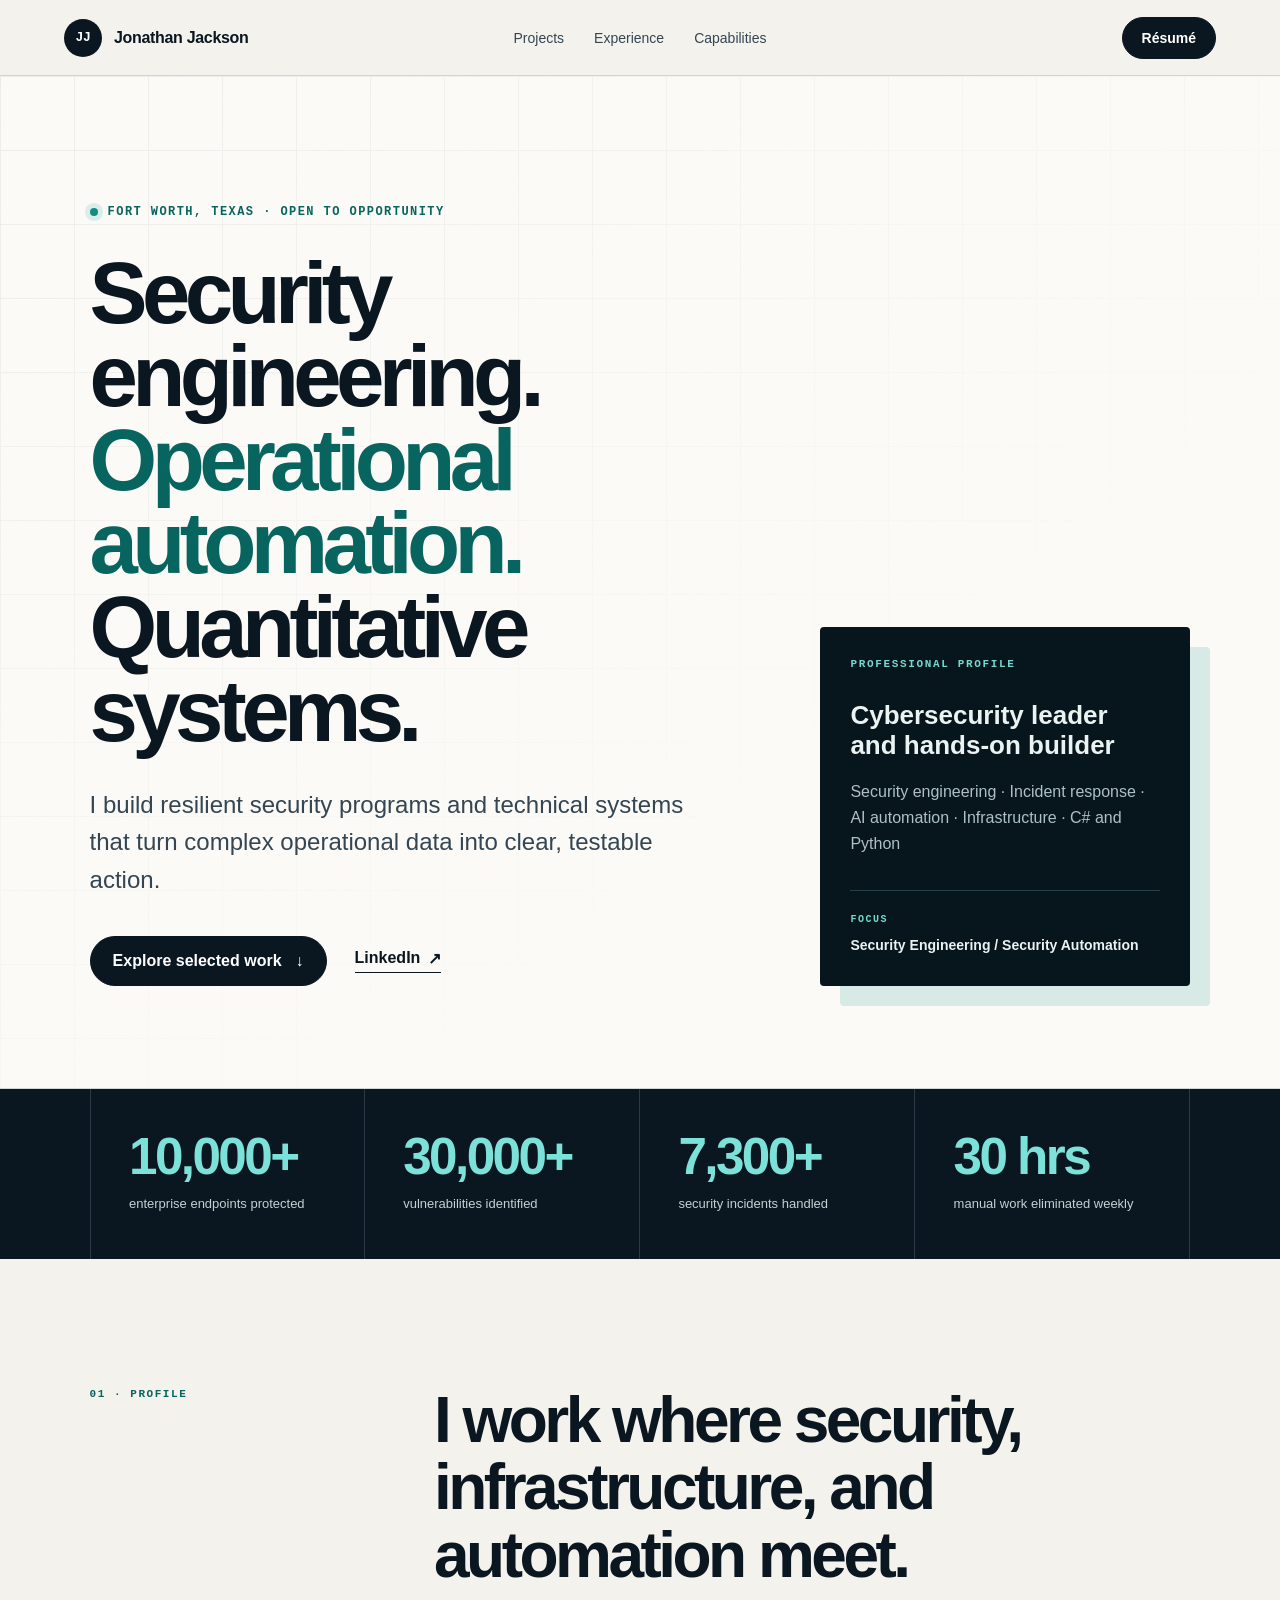
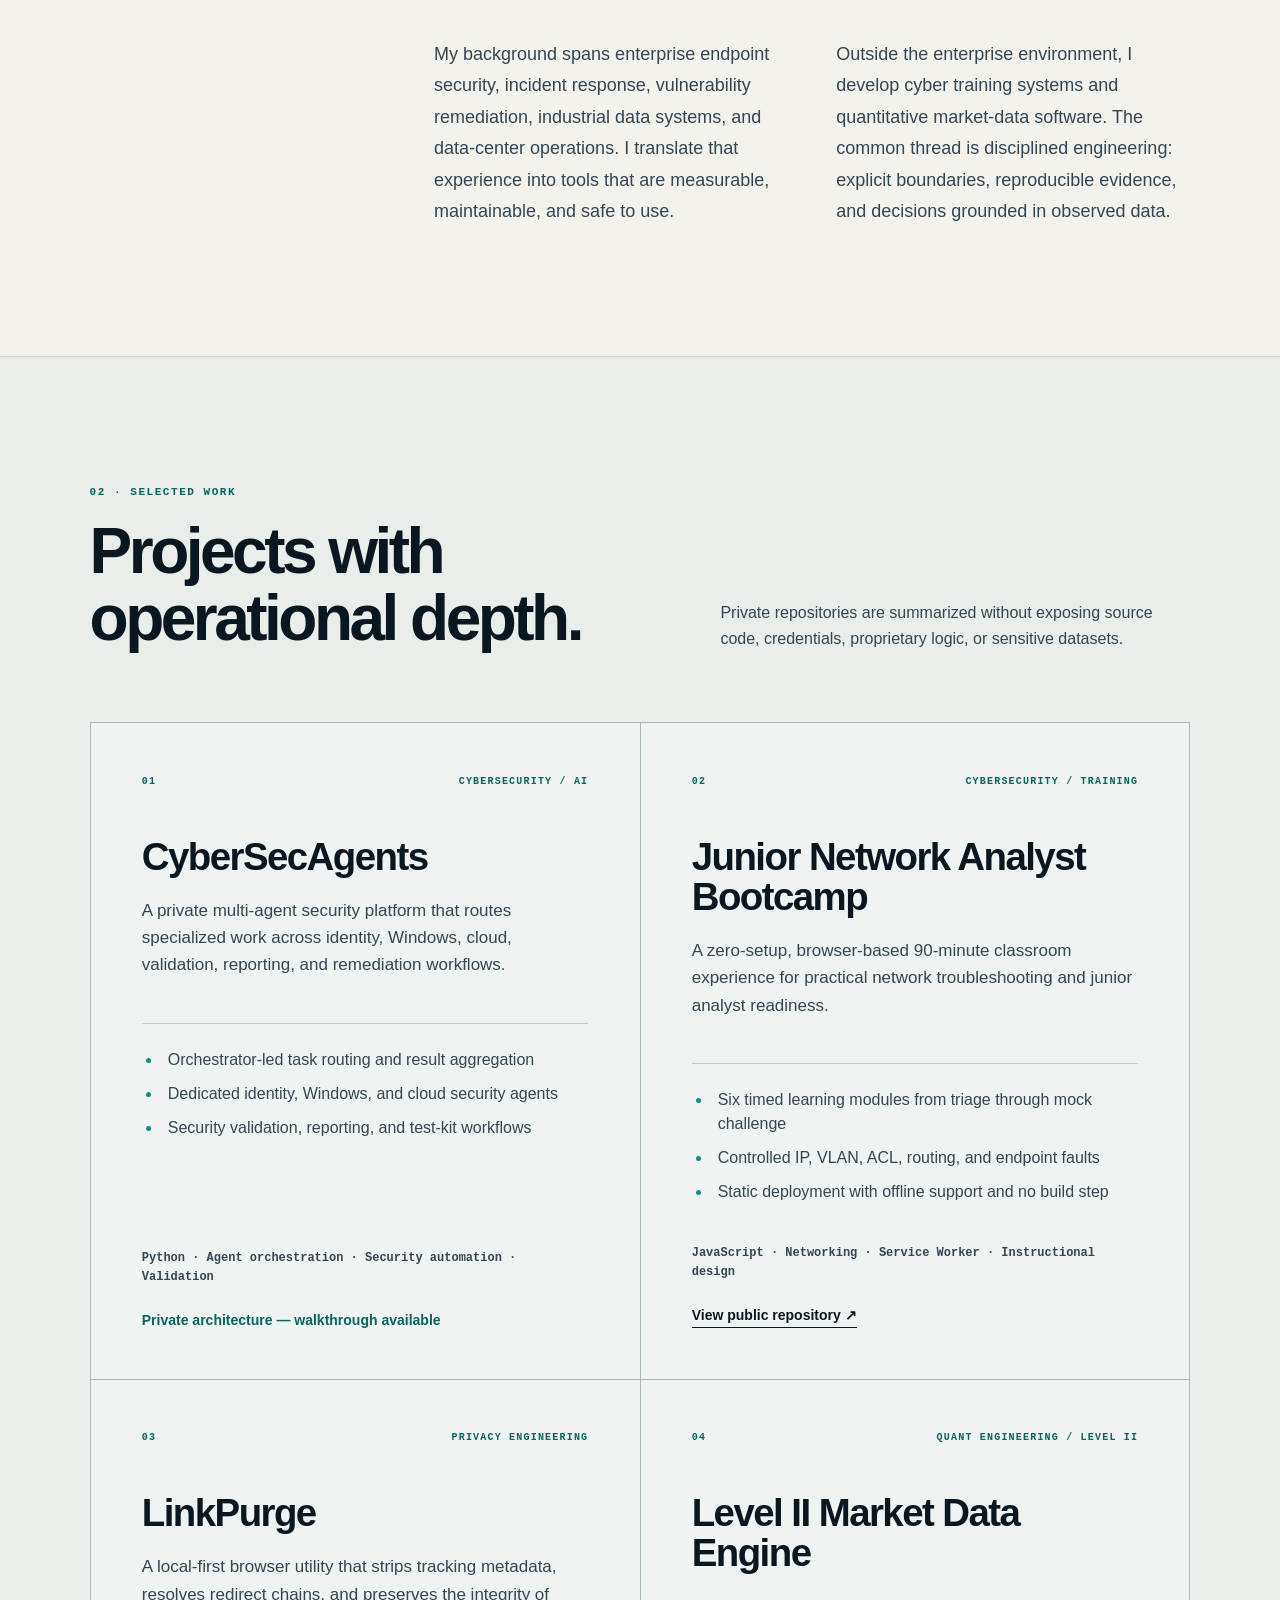
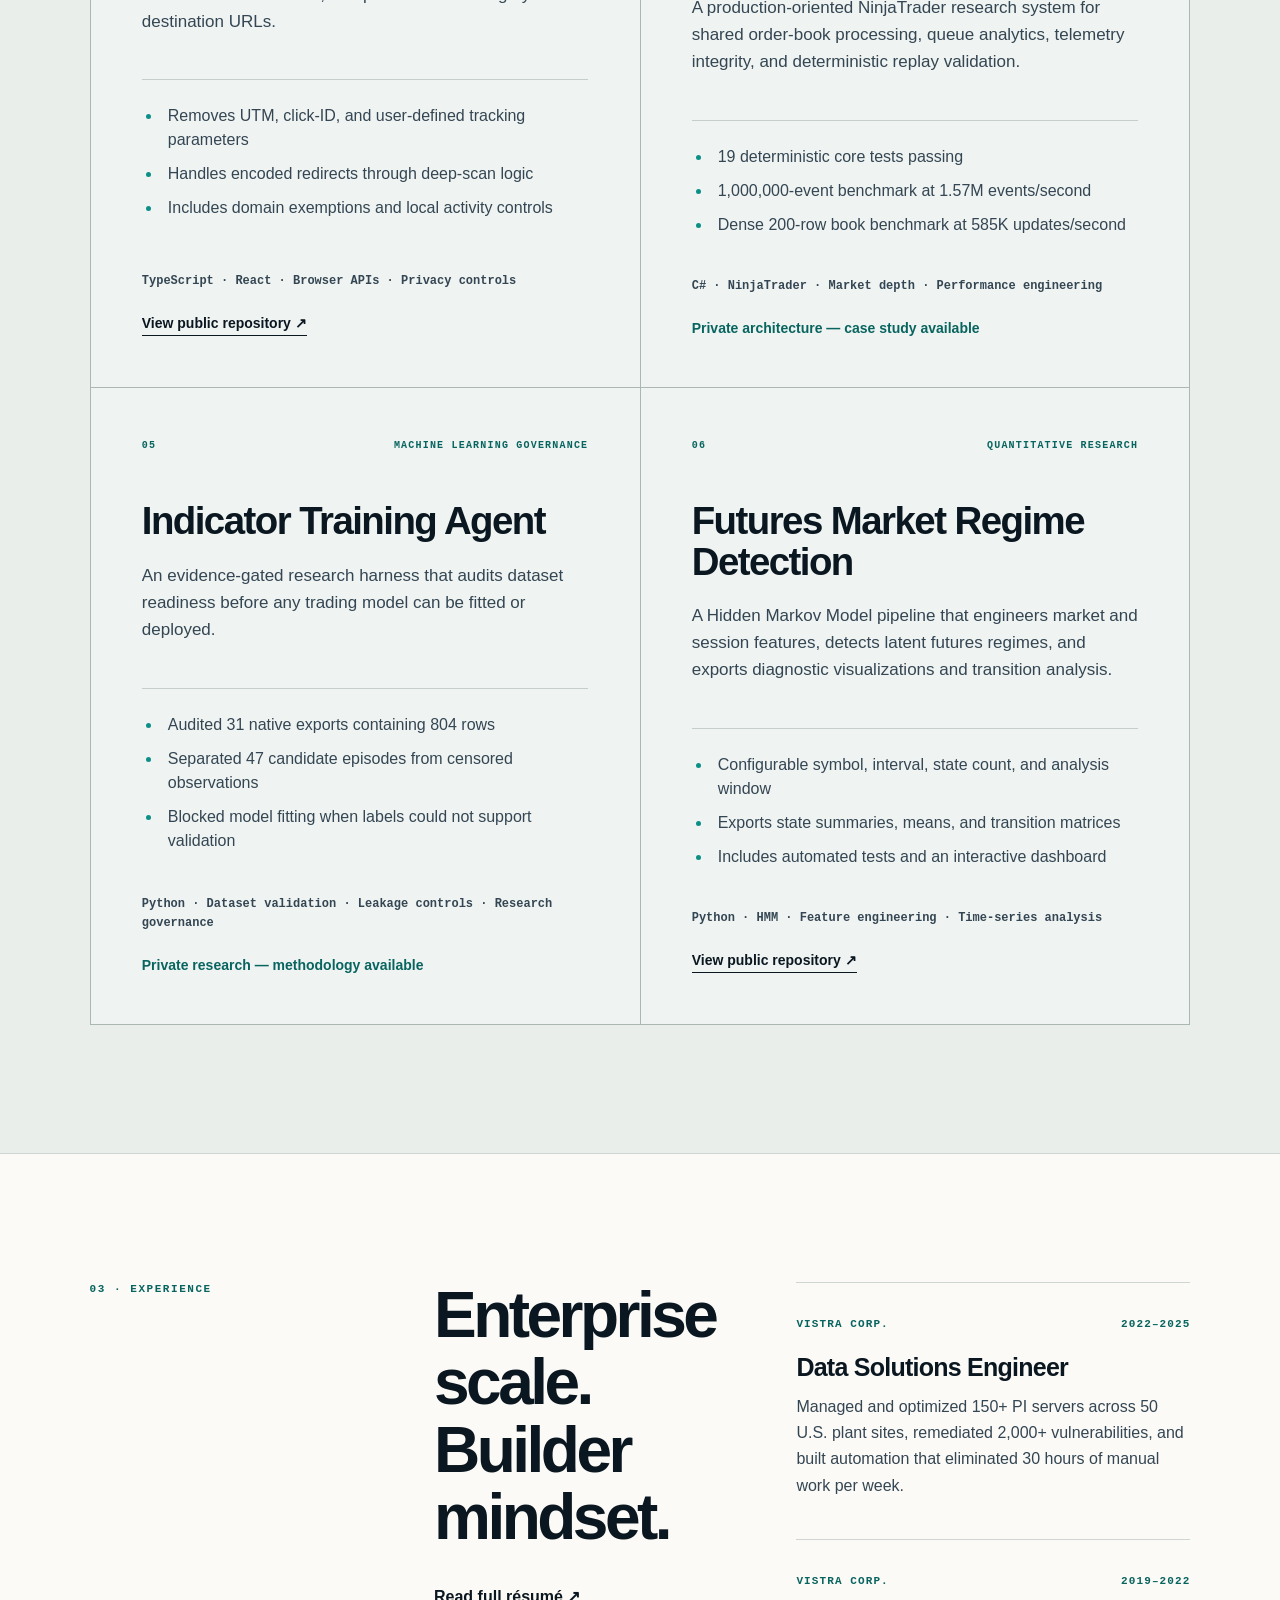
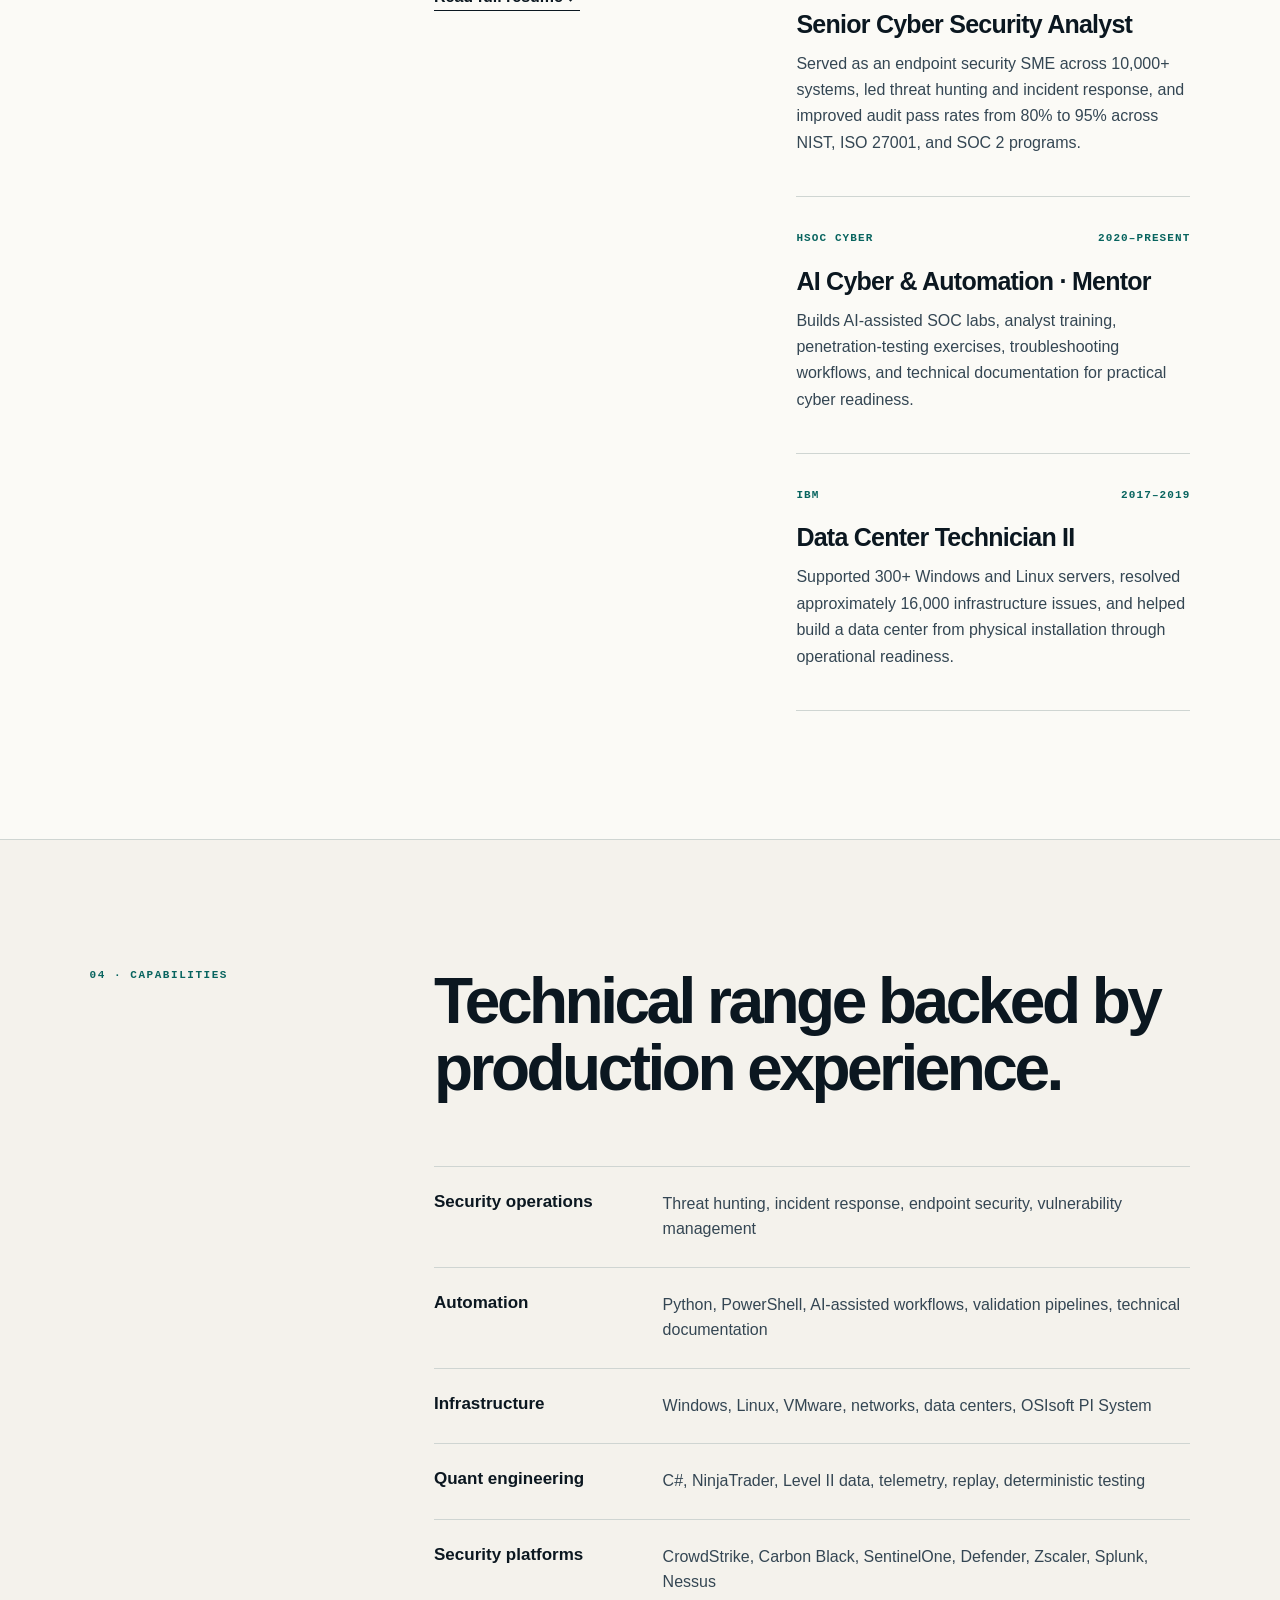
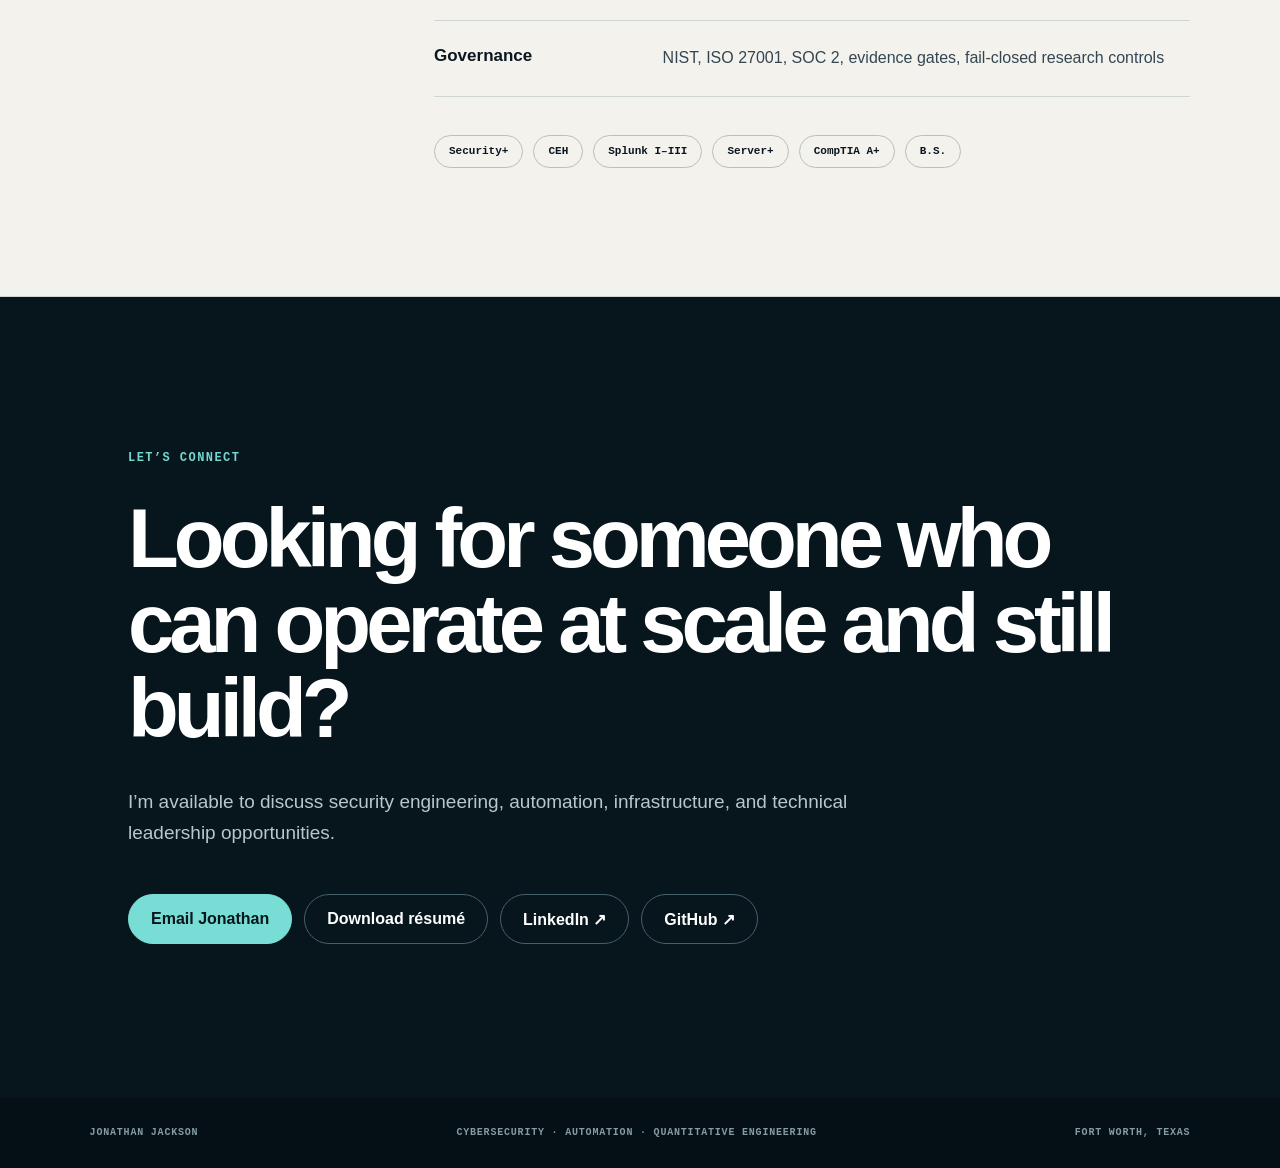
==== index.html @ 1296d2e9 "Publish recruiter portfolio" ====
<!doctype html>
<html lang="en">
<head>
  <meta charset="utf-8">
  <meta name="viewport" content="width=device-width, initial-scale=1">
  <meta name="description" content="Jonathan Jackson - cybersecurity engineer, automation builder, and quantitative systems developer in Fort Worth, Texas.">
  <meta name="theme-color" content="#07151d">
  <meta property="og:title" content="Jonathan Jackson | Cybersecurity & Quantitative Engineering">
  <meta property="og:description" content="Security engineering, operational automation, and quantitative systems.">
  <title>Jonathan Jackson | Cybersecurity & Quantitative Engineering</title>
  <link rel="stylesheet" href="styles.css">
</head>
<body>
  <nav class="site-nav" aria-label="Primary navigation">
    <a class="brand" href="#top" aria-label="Jonathan Jackson home"><span class="brand-mark">JJ</span><span>Jonathan Jackson</span></a>
    <div class="nav-links"><a href="#projects">Projects</a><a href="#experience">Experience</a><a href="#capabilities">Capabilities</a></div>
    <a class="button button-small" href="Jonathan-Jackson-Resume.pdf" target="_blank" rel="noreferrer">Résumé</a>
  </nav>

  <main>
    <section class="hero" id="top">
      <div class="hero-grid" aria-hidden="true"></div>
      <div class="hero-content">
        <p class="eyebrow"><span class="status-dot"></span> Fort Worth, Texas · Open to opportunity</p>
        <h1>Security engineering.<br><span>Operational automation.</span><br>Quantitative systems.</h1>
        <p class="hero-copy">I build resilient security programs and technical systems that turn complex operational data into clear, testable action.</p>
        <div class="hero-actions">
          <a class="button" href="#projects">Explore selected work <span aria-hidden="true">↓</span></a>
          <a class="text-link" href="https://www.linkedin.com/in/JonathanJackson33/" target="_blank" rel="noreferrer">LinkedIn <span aria-hidden="true">↗</span></a>
        </div>
      </div>
      <aside class="hero-card" aria-label="Professional profile">
        <p class="card-kicker">Professional profile</p>
        <p class="hero-card-title">Cybersecurity leader and hands-on builder</p>
        <p>Security engineering · Incident response · AI automation · Infrastructure · C# and Python</p>
        <div class="availability"><span>Focus</span><strong>Security Engineering / Security Automation</strong></div>
      </aside>
    </section>

    <section class="impact" aria-label="Career impact">
      <div class="impact-item"><strong>10,000+</strong><span>enterprise endpoints protected</span></div>
      <div class="impact-item"><strong>30,000+</strong><span>vulnerabilities identified</span></div>
      <div class="impact-item"><strong>7,300+</strong><span>security incidents handled</span></div>
      <div class="impact-item"><strong>30 hrs</strong><span>manual work eliminated weekly</span></div>
    </section>

    <section class="section intro-section" id="about">
      <div class="section-label">01 · Profile</div>
      <div class="intro-copy">
        <h2>I work where security, infrastructure, and automation meet.</h2>
        <div class="two-column-copy">
          <p>My background spans enterprise endpoint security, incident response, vulnerability remediation, industrial data systems, and data-center operations. I translate that experience into tools that are measurable, maintainable, and safe to use.</p>
          <p>Outside the enterprise environment, I develop cyber training systems and quantitative market-data software. The common thread is disciplined engineering: explicit boundaries, reproducible evidence, and decisions grounded in observed data.</p>
        </div>
      </div>
    </section>

    <section class="projects-section" id="projects">
      <div class="section-heading">
        <div><div class="section-label">02 · Selected work</div><h2>Projects with operational depth.</h2></div>
        <p>Private repositories are summarized without exposing source code, credentials, proprietary logic, or sensitive datasets.</p>
      </div>
      <div class="project-grid">
        <article class="project-card">
          <div class="project-topline"><span>01</span><span>Cybersecurity / AI</span></div>
          <h3>CyberSecAgents</h3>
          <p class="project-summary">A private multi-agent security platform that routes specialized work across identity, Windows, cloud, validation, reporting, and remediation workflows.</p>
          <ul><li>Orchestrator-led task routing and result aggregation</li><li>Dedicated identity, Windows, and cloud security agents</li><li>Security validation, reporting, and test-kit workflows</li></ul>
          <p class="stack">Python · Agent orchestration · Security automation · Validation</p>
          <span class="project-private">Private architecture — walkthrough available</span>
        </article>
        <article class="project-card">
          <div class="project-topline"><span>02</span><span>Cybersecurity / Training</span></div>
          <h3>Junior Network Analyst Bootcamp</h3>
          <p class="project-summary">A zero-setup, browser-based 90-minute classroom experience for practical network troubleshooting and junior analyst readiness.</p>
          <ul><li>Six timed learning modules from triage through mock challenge</li><li>Controlled IP, VLAN, ACL, routing, and endpoint faults</li><li>Static deployment with offline support and no build step</li></ul>
          <p class="stack">JavaScript · Networking · Service Worker · Instructional design</p>
          <a class="project-link" href="https://github.com/jjack33/junior-network-analyst-bootcamp" target="_blank" rel="noreferrer">View public repository ↗</a>
        </article>
        <article class="project-card">
          <div class="project-topline"><span>03</span><span>Privacy Engineering</span></div>
          <h3>LinkPurge</h3>
          <p class="project-summary">A local-first browser utility that strips tracking metadata, resolves redirect chains, and preserves the integrity of destination URLs.</p>
          <ul><li>Removes UTM, click-ID, and user-defined tracking parameters</li><li>Handles encoded redirects through deep-scan logic</li><li>Includes domain exemptions and local activity controls</li></ul>
          <p class="stack">TypeScript · React · Browser APIs · Privacy controls</p>
          <a class="project-link" href="https://github.com/jjack33/linkpurge-extension" target="_blank" rel="noreferrer">View public repository ↗</a>
        </article>
        <article class="project-card">
          <div class="project-topline"><span>04</span><span>Quant Engineering / Level II</span></div>
          <h3>Level II Market Data Engine</h3>
          <p class="project-summary">A production-oriented NinjaTrader research system for shared order-book processing, queue analytics, telemetry integrity, and deterministic replay validation.</p>
          <ul><li>19 deterministic core tests passing</li><li>1,000,000-event benchmark at 1.57M events/second</li><li>Dense 200-row book benchmark at 585K updates/second</li></ul>
          <p class="stack">C# · NinjaTrader · Market depth · Performance engineering</p>
          <span class="project-private">Private architecture — case study available</span>
        </article>
        <article class="project-card">
          <div class="project-topline"><span>05</span><span>Machine Learning Governance</span></div>
          <h3>Indicator Training Agent</h3>
          <p class="project-summary">An evidence-gated research harness that audits dataset readiness before any trading model can be fitted or deployed.</p>
          <ul><li>Audited 31 native exports containing 804 rows</li><li>Separated 47 candidate episodes from censored observations</li><li>Blocked model fitting when labels could not support validation</li></ul>
          <p class="stack">Python · Dataset validation · Leakage controls · Research governance</p>
          <span class="project-private">Private research — methodology available</span>
        </article>
        <article class="project-card">
          <div class="project-topline"><span>06</span><span>Quantitative Research</span></div>
          <h3>Futures Market Regime Detection</h3>
          <p class="project-summary">A Hidden Markov Model pipeline that engineers market and session features, detects latent futures regimes, and exports diagnostic visualizations and transition analysis.</p>
          <ul><li>Configurable symbol, interval, state count, and analysis window</li><li>Exports state summaries, means, and transition matrices</li><li>Includes automated tests and an interactive dashboard</li></ul>
          <p class="stack">Python · HMM · Feature engineering · Time-series analysis</p>
          <a class="project-link" href="https://github.com/jjack33/Futures-Market-Regime-Detection" target="_blank" rel="noreferrer">View public repository ↗</a>
        </article>
      </div>
    </section>

    <section class="section experience-section" id="experience">
      <div class="section-label">03 · Experience</div>
      <div class="experience-content">
        <div class="experience-heading"><h2>Enterprise scale.<br>Builder mindset.</h2><a class="text-link" href="Jonathan-Jackson-Resume.pdf" target="_blank" rel="noreferrer">Read full résumé ↗</a></div>
        <div class="timeline">
          <article class="role"><div class="role-meta"><strong>Vistra Corp.</strong><span>2022–2025</span></div><h3>Data Solutions Engineer</h3><p>Managed and optimized 150+ PI servers across 50 U.S. plant sites, remediated 2,000+ vulnerabilities, and built automation that eliminated 30 hours of manual work per week.</p></article>
          <article class="role"><div class="role-meta"><strong>Vistra Corp.</strong><span>2019–2022</span></div><h3>Senior Cyber Security Analyst</h3><p>Served as an endpoint security SME across 10,000+ systems, led threat hunting and incident response, and improved audit pass rates from 80% to 95% across NIST, ISO 27001, and SOC 2 programs.</p></article>
          <article class="role"><div class="role-meta"><strong>HSOC Cyber</strong><span>2020–Present</span></div><h3>AI Cyber & Automation · Mentor</h3><p>Builds AI-assisted SOC labs, analyst training, penetration-testing exercises, troubleshooting workflows, and technical documentation for practical cyber readiness.</p></article>
          <article class="role"><div class="role-meta"><strong>IBM</strong><span>2017–2019</span></div><h3>Data Center Technician II</h3><p>Supported 300+ Windows and Linux servers, resolved approximately 16,000 infrastructure issues, and helped build a data center from physical installation through operational readiness.</p></article>
        </div>
      </div>
    </section>

    <section class="section capabilities-section" id="capabilities">
      <div class="section-label">04 · Capabilities</div>
      <div class="capabilities-content">
        <h2>Technical range backed by production experience.</h2>
        <div class="capability-list">
          <div class="capability"><h3>Security operations</h3><p>Threat hunting, incident response, endpoint security, vulnerability management</p></div>
          <div class="capability"><h3>Automation</h3><p>Python, PowerShell, AI-assisted workflows, validation pipelines, technical documentation</p></div>
          <div class="capability"><h3>Infrastructure</h3><p>Windows, Linux, VMware, networks, data centers, OSIsoft PI System</p></div>
          <div class="capability"><h3>Quant engineering</h3><p>C#, NinjaTrader, Level II data, telemetry, replay, deterministic testing</p></div>
          <div class="capability"><h3>Security platforms</h3><p>CrowdStrike, Carbon Black, SentinelOne, Defender, Zscaler, Splunk, Nessus</p></div>
          <div class="capability"><h3>Governance</h3><p>NIST, ISO 27001, SOC 2, evidence gates, fail-closed research controls</p></div>
        </div>
        <div class="credentials"><span>Security+</span><span>CEH</span><span>Splunk I–III</span><span>Server+</span><span>CompTIA A+</span><span>B.S.</span></div>
      </div>
    </section>

    <section class="contact" id="contact">
      <p class="eyebrow">Let’s connect</p>
      <h2>Looking for someone who can operate at scale and still build?</h2>
      <p>I’m available to discuss security engineering, automation, infrastructure, and technical leadership opportunities.</p>
      <div class="contact-actions">
        <a class="button button-light" href="mailto:docjackson33@protonmail.com">Email Jonathan</a>
        <a class="button button-outline" href="Jonathan-Jackson-Resume.pdf" download>Download résumé</a>
        <a class="button button-outline" href="https://www.linkedin.com/in/JonathanJackson33/" target="_blank" rel="noreferrer">LinkedIn ↗</a>
        <a class="button button-outline" href="https://github.com/jjack33" target="_blank" rel="noreferrer">GitHub ↗</a>
      </div>
    </section>
  </main>
  <footer><span>Jonathan Jackson</span><span>Cybersecurity · Automation · Quantitative Engineering</span><span>Fort Worth, Texas</span></footer>
</body>
</html>
---- styles.css ----
:root{--ink:#0b1720;--soft:#344653;--paper:#f4f2ec;--bright:#fbfaf6;--teal:#0b8f87;--teal-deep:#08645f;--line:#cfd5d2;--night:#07151d}*{box-sizing:border-box}html{scroll-behavior:smooth}body{margin:0;background:var(--paper);color:var(--ink);font-family:Arial,Helvetica,sans-serif}a{color:inherit;text-decoration:none}.site-nav{position:sticky;top:0;z-index:20;display:grid;grid-template-columns:1fr auto 1fr;align-items:center;gap:28px;min-height:76px;padding:12px clamp(20px,5vw,76px);background:rgba(244,242,236,.94);border-bottom:1px solid var(--line);backdrop-filter:blur(14px)}.brand{display:flex;align-items:center;gap:12px;font-weight:700;letter-spacing:-.02em}.brand-mark{display:grid;place-items:center;width:38px;height:38px;color:#fff;background:var(--ink);border-radius:50%;font:700 13px/1 monospace}.nav-links{display:flex;gap:30px;color:var(--soft);font-size:14px}.nav-links a:hover,.text-link:hover,.project-link:hover{color:var(--teal-deep)}.site-nav>.button{justify-self:end}.button{display:inline-flex;align-items:center;justify-content:center;gap:14px;min-height:50px;padding:0 22px;color:#fff;background:var(--ink);border:1px solid var(--ink);border-radius:999px;font-weight:700;transition:transform .2s,background .2s}.button:hover{transform:translateY(-2px);background:var(--teal-deep);border-color:var(--teal-deep)}.button-small{min-height:42px;padding:0 19px;font-size:14px}.text-link{display:inline-flex;gap:8px;align-items:center;font-weight:700;border-bottom:1px solid currentColor;padding-bottom:4px}.hero{position:relative;overflow:hidden;display:grid;grid-template-columns:minmax(0,1fr) minmax(280px,370px);gap:clamp(48px,8vw,120px);align-items:end;min-height:720px;padding:clamp(84px,10vw,150px) clamp(20px,7vw,110px) clamp(70px,8vw,120px);background:var(--bright);border-bottom:1px solid var(--line)}.hero-grid{position:absolute;inset:0;opacity:.34;pointer-events:none;background-image:linear-gradient(var(--line) 1px,transparent 1px),linear-gradient(90deg,var(--line) 1px,transparent 1px);background-size:74px 74px;mask-image:linear-gradient(to bottom right,#000,transparent 72%)}.hero-content,.hero-card{position:relative;z-index:1}.eyebrow{display:flex;align-items:center;gap:10px;margin:0 0 30px;color:var(--teal-deep);font:700 12px/1.4 monospace;letter-spacing:.12em;text-transform:uppercase}.status-dot{width:8px;height:8px;background:var(--teal);border-radius:50%;box-shadow:0 0 0 5px rgba(11,143,135,.12)}.hero h1{max-width:900px;margin:0;font-size:clamp(48px,6.8vw,100px);line-height:.96;letter-spacing:-.065em}.hero h1 span{color:var(--teal-deep)}.hero-copy{max-width:720px;margin:34px 0 0;color:var(--soft);font-size:clamp(18px,2vw,24px);line-height:1.55}.hero-actions{display:flex;align-items:center;gap:28px;margin-top:38px}.hero-card{padding:30px;background:var(--night);color:#eaf3f1;border-radius:4px;box-shadow:20px 20px 0 rgba(11,143,135,.14)}.card-kicker{margin:0 0 28px;color:#74d8cf;font:700 11px/1.4 monospace;letter-spacing:.15em;text-transform:uppercase}.hero-card-title{margin:0 0 18px;font-size:26px;line-height:1.15;font-weight:700}.hero-card>p:not(.card-kicker):not(.hero-card-title){color:#adc2c4;line-height:1.65}.availability{margin-top:32px;padding-top:22px;border-top:1px solid #28404a}.availability span{display:block;color:#74d8cf;margin-bottom:8px;font:700 10px/1.4 monospace;letter-spacing:.15em;text-transform:uppercase}.availability strong{font-size:14px;line-height:1.5}.impact{display:grid;grid-template-columns:repeat(4,1fr);padding:0 clamp(20px,7vw,110px);background:var(--ink);color:#fff}.impact-item{display:flex;flex-direction:column;gap:9px;min-height:170px;padding:38px clamp(18px,3vw,42px);border-right:1px solid #2a3a44}.impact-item:first-child{border-left:1px solid #2a3a44}.impact-item strong{color:#7ce1d8;font-size:clamp(32px,4vw,52px);letter-spacing:-.05em}.impact-item span{color:#c5d0d3;font-size:13px;line-height:1.45}.section{display:grid;grid-template-columns:minmax(130px,.32fr) 1fr;gap:clamp(36px,8vw,120px);padding:clamp(80px,10vw,150px) clamp(20px,7vw,110px);border-bottom:1px solid var(--line)}.section-label{color:var(--teal-deep);font:700 11px/1.4 monospace;letter-spacing:.14em;text-transform:uppercase}.section h2,.projects-section h2{margin:0;font-size:clamp(38px,5vw,70px);line-height:1.05;letter-spacing:-.055em}.intro-copy h2{max-width:900px}.two-column-copy{display:grid;grid-template-columns:1fr 1fr;gap:48px;max-width:1040px;margin-top:50px}.two-column-copy p{margin:0;color:var(--soft);font-size:18px;line-height:1.75}.projects-section{padding:clamp(80px,10vw,150px) clamp(20px,7vw,110px);background:#e9eeeb;border-bottom:1px solid var(--line)}.section-heading{display:flex;align-items:end;justify-content:space-between;gap:40px}.section-heading h2{margin-top:18px}.section-heading>p{max-width:470px;margin:0;color:var(--soft);line-height:1.65}.project-grid{display:grid;grid-template-columns:repeat(2,1fr);margin-top:70px;border-top:1px solid #abb7b3;border-left:1px solid #abb7b3}.project-card{display:flex;flex-direction:column;min-height:580px;padding:clamp(28px,4vw,54px);background:rgba(255,255,255,.28);border-right:1px solid #abb7b3;border-bottom:1px solid #abb7b3}.project-topline{display:flex;justify-content:space-between;color:var(--teal-deep);font:700 10px/1.4 monospace;letter-spacing:.12em;text-transform:uppercase}.project-card h3{margin:48px 0 20px;font-size:clamp(28px,3vw,44px);line-height:1.05;letter-spacing:-.04em}.project-summary{min-height:96px;margin:0;color:var(--soft);font-size:17px;line-height:1.6}.project-card ul{margin:30px 0;padding:24px 0 0 20px;border-top:1px solid #c5ceca}.project-card li{margin-bottom:10px;padding-left:6px;color:var(--soft);line-height:1.5}.project-card li::marker{color:var(--teal)}.stack{margin:auto 0 24px;color:var(--soft);font:600 12px/1.6 monospace}.project-link,.project-private{align-self:flex-start;font-weight:700;font-size:14px}.project-link{border-bottom:1px solid currentColor;padding-bottom:4px}.project-private{color:var(--teal-deep)}.experience-section{background:var(--bright)}.experience-content{display:grid;grid-template-columns:minmax(260px,.7fr) 1.3fr;gap:clamp(50px,8vw,120px)}.experience-heading{position:sticky;top:120px;align-self:start}.experience-heading h2{margin-bottom:36px}.timeline{border-top:1px solid var(--line)}.role{padding:34px 0 40px;border-bottom:1px solid var(--line)}.role-meta{display:flex;justify-content:space-between;gap:20px;color:var(--teal-deep);font:700 11px/1.4 monospace;letter-spacing:.1em;text-transform:uppercase}.role h3{margin:20px 0 12px;font-size:25px;letter-spacing:-.03em}.role p{margin:0;color:var(--soft);line-height:1.65}.capabilities-section{background:var(--paper)}.capabilities-content>h2{max-width:850px}.capability-list{margin-top:64px;border-top:1px solid var(--line)}.capability{display:grid;grid-template-columns:minmax(180px,.38fr) 1fr;gap:28px;padding:25px 0;border-bottom:1px solid var(--line)}.capability h3{margin:0;font-size:17px}.capability p{margin:0;color:var(--soft);line-height:1.55}.credentials{display:flex;flex-wrap:wrap;gap:10px;margin-top:38px}.credentials span{padding:10px 14px;border:1px solid #b7c0bc;border-radius:999px;font:700 11px/1 monospace}.contact{padding:clamp(90px,12vw,170px) clamp(20px,10vw,150px);background:var(--night);color:#fff}.contact .eyebrow{color:#74d8cf}.contact h2{max-width:1050px;margin:0;font-size:clamp(42px,6.5vw,92px);line-height:1.02;letter-spacing:-.06em}.contact>p:not(.eyebrow){max-width:720px;margin:34px 0 0;color:#b8c7ca;font-size:19px;line-height:1.65}.contact-actions{display:flex;flex-wrap:wrap;gap:12px;margin-top:46px}.button-light{color:var(--night);background:#78ddd4;border-color:#78ddd4}.button-light:hover{color:#fff}.button-outline{background:transparent;border-color:#45606b}footer{display:flex;justify-content:space-between;gap:20px;padding:28px clamp(20px,7vw,110px);background:#041016;color:#869ba2;font:600 10px/1.4 monospace;letter-spacing:.08em;text-transform:uppercase}@media(max-width:980px){.site-nav{grid-template-columns:1fr auto}.nav-links{display:none}.hero{grid-template-columns:1fr;min-height:auto}.hero-card{max-width:520px}.impact{grid-template-columns:repeat(2,1fr)}.impact-item:nth-child(3){border-left:1px solid #2a3a44}.section{grid-template-columns:1fr}.section-heading{align-items:start;flex-direction:column}.experience-content{grid-template-columns:1fr}.experience-heading{position:static}}@media(max-width:700px){.site-nav{min-height:66px}.brand>span:last-child{display:none}.hero{padding-top:74px}.hero h1{font-size:clamp(43px,13vw,64px)}.hero-actions{align-items:flex-start;flex-direction:column}.impact{grid-template-columns:1fr 1fr}.impact-item{min-height:145px;padding:28px 18px}.impact-item strong{font-size:34px}.two-column-copy,.project-grid{grid-template-columns:1fr}.project-card{min-height:auto}.project-summary{min-height:auto}.project-card ul{margin-bottom:40px}.capability{grid-template-columns:1fr;gap:8px}.contact-actions{align-items:stretch;flex-direction:column}footer{flex-direction:column}}@media(prefers-reduced-motion:reduce){html{scroll-behavior:auto}*,::before,::after{transition:none!important}}
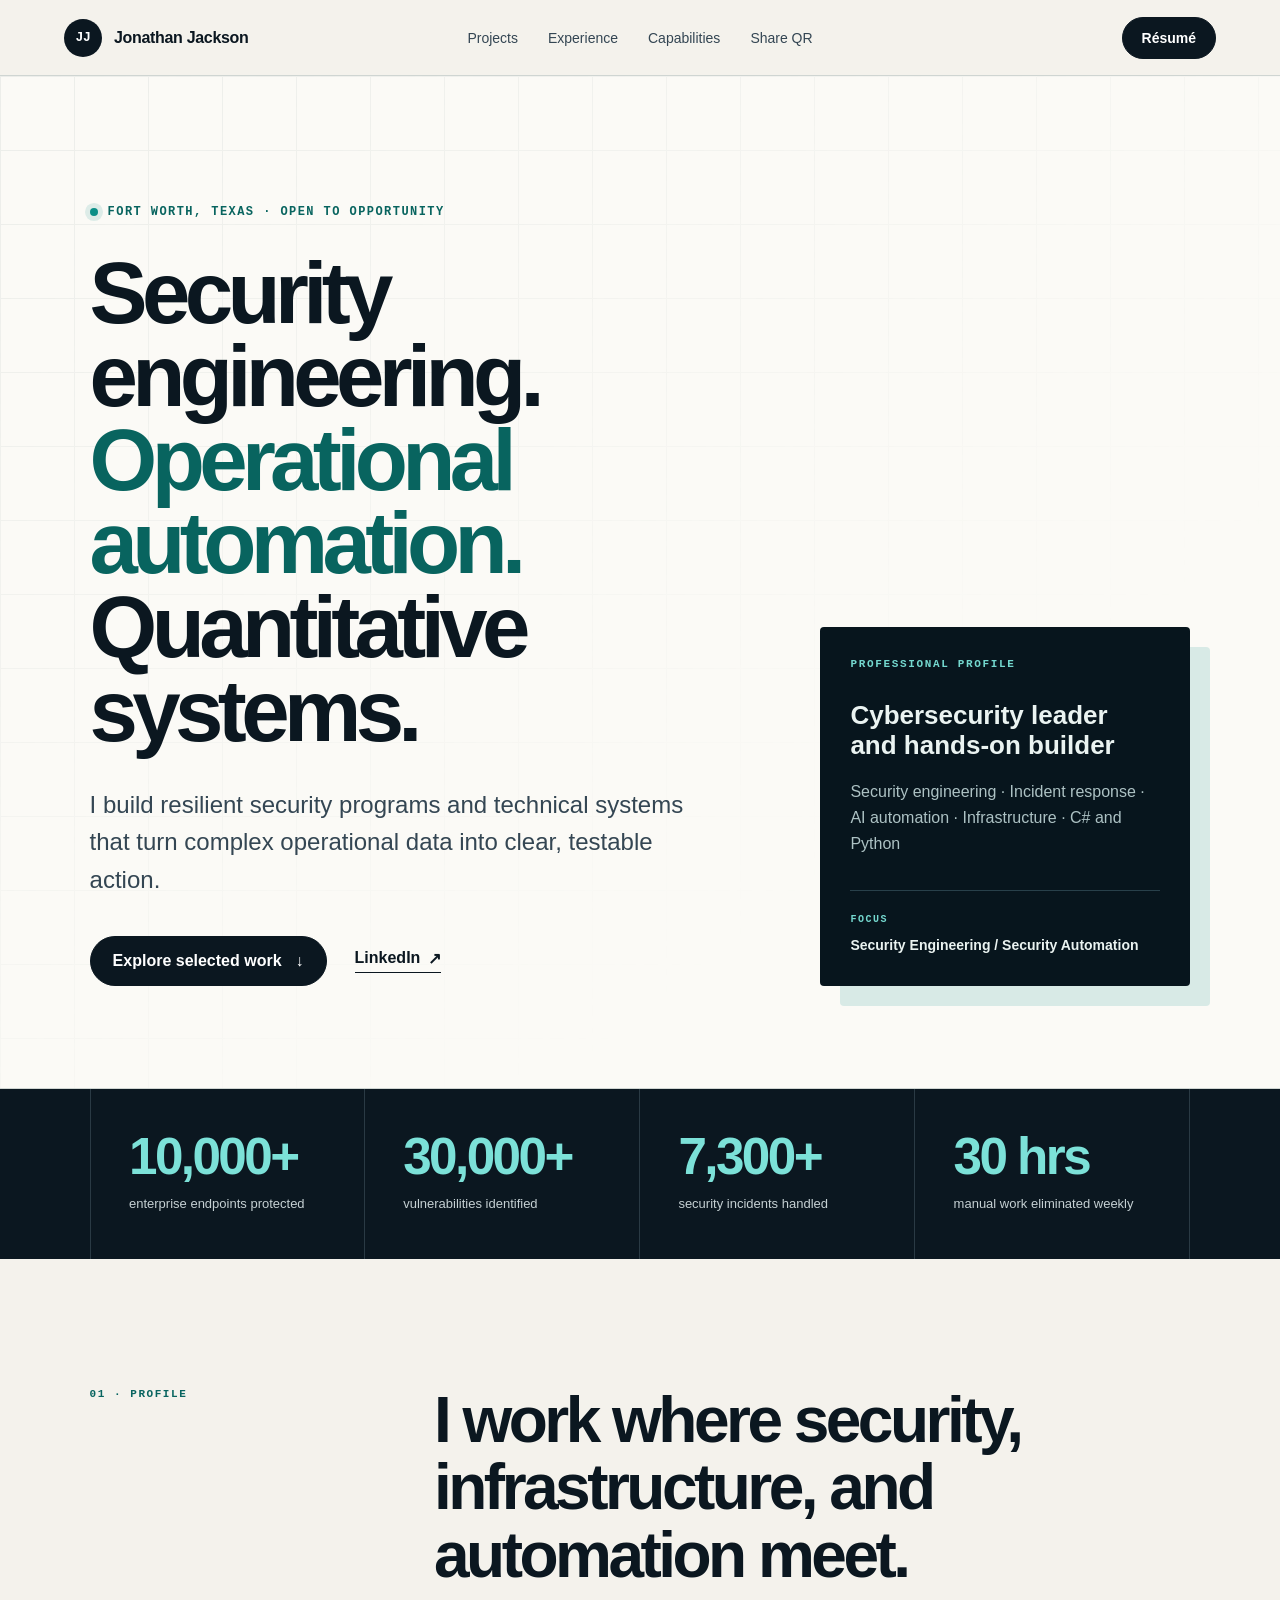
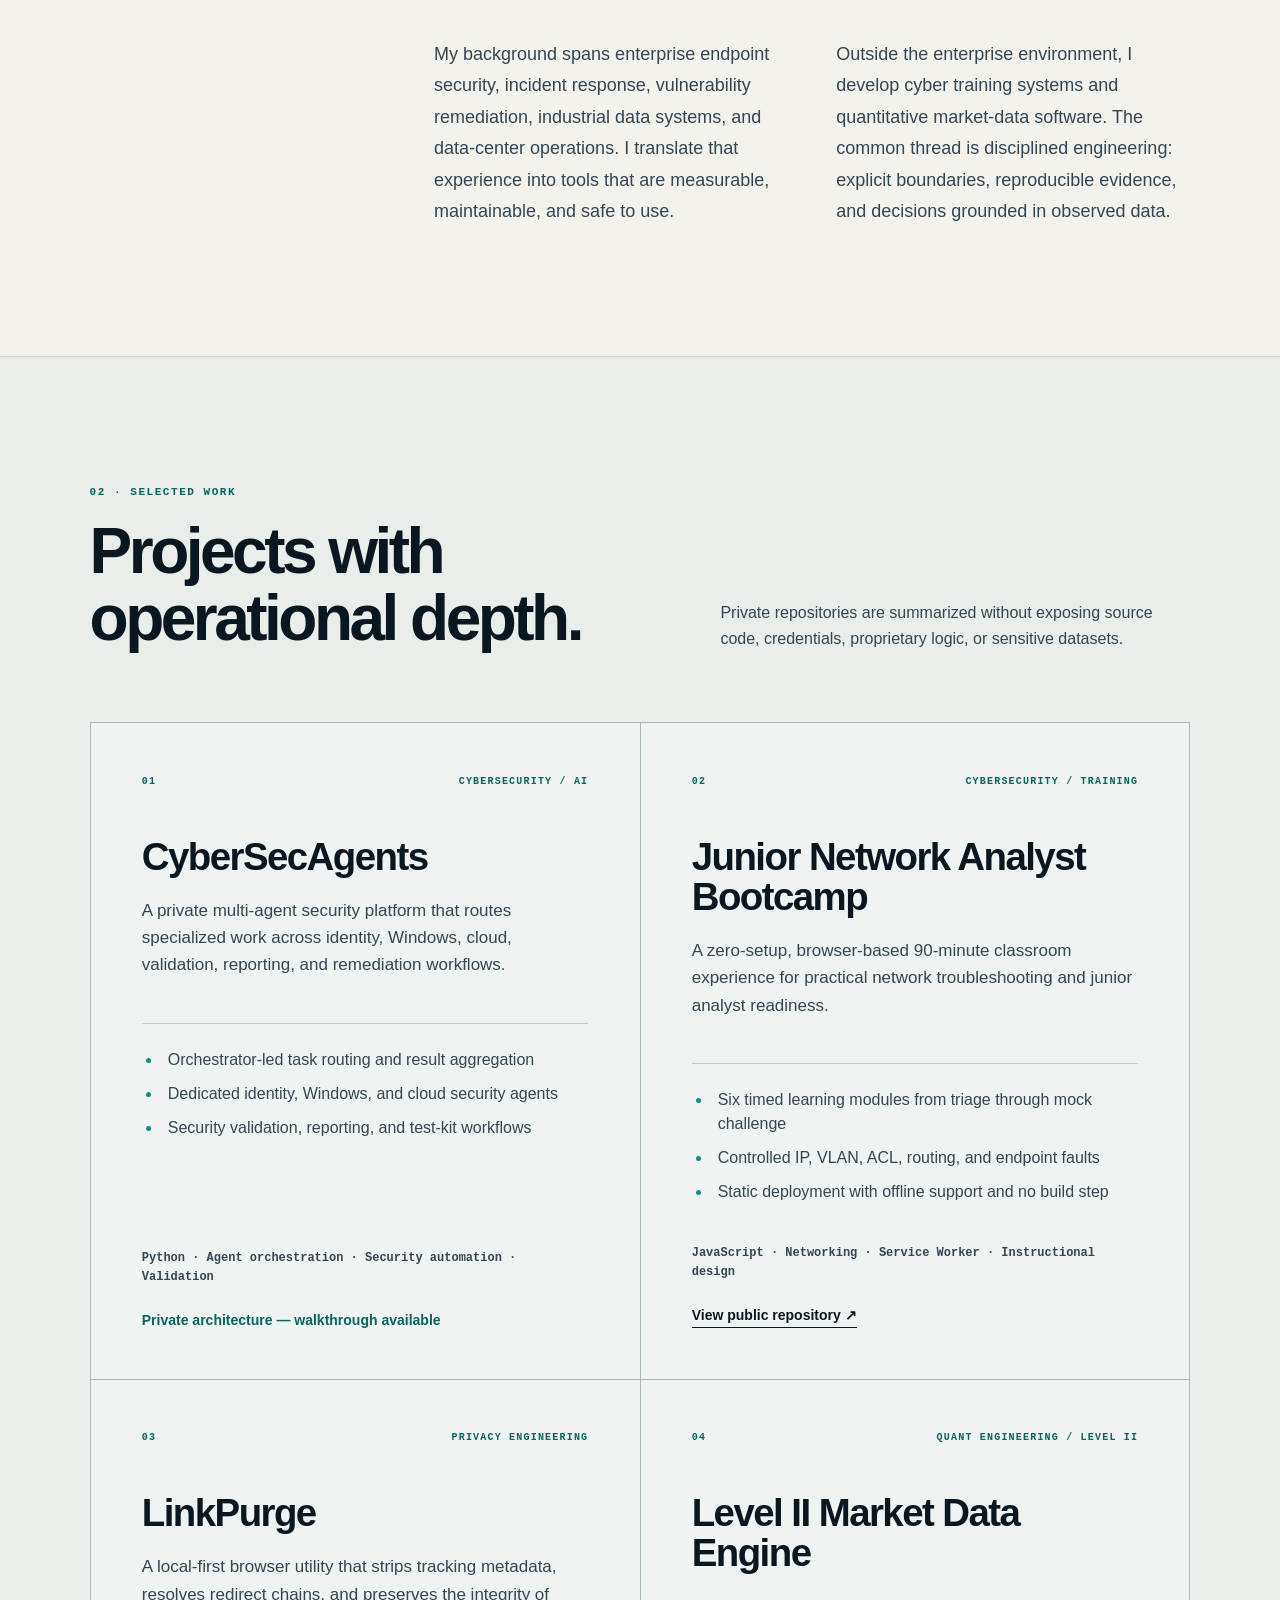
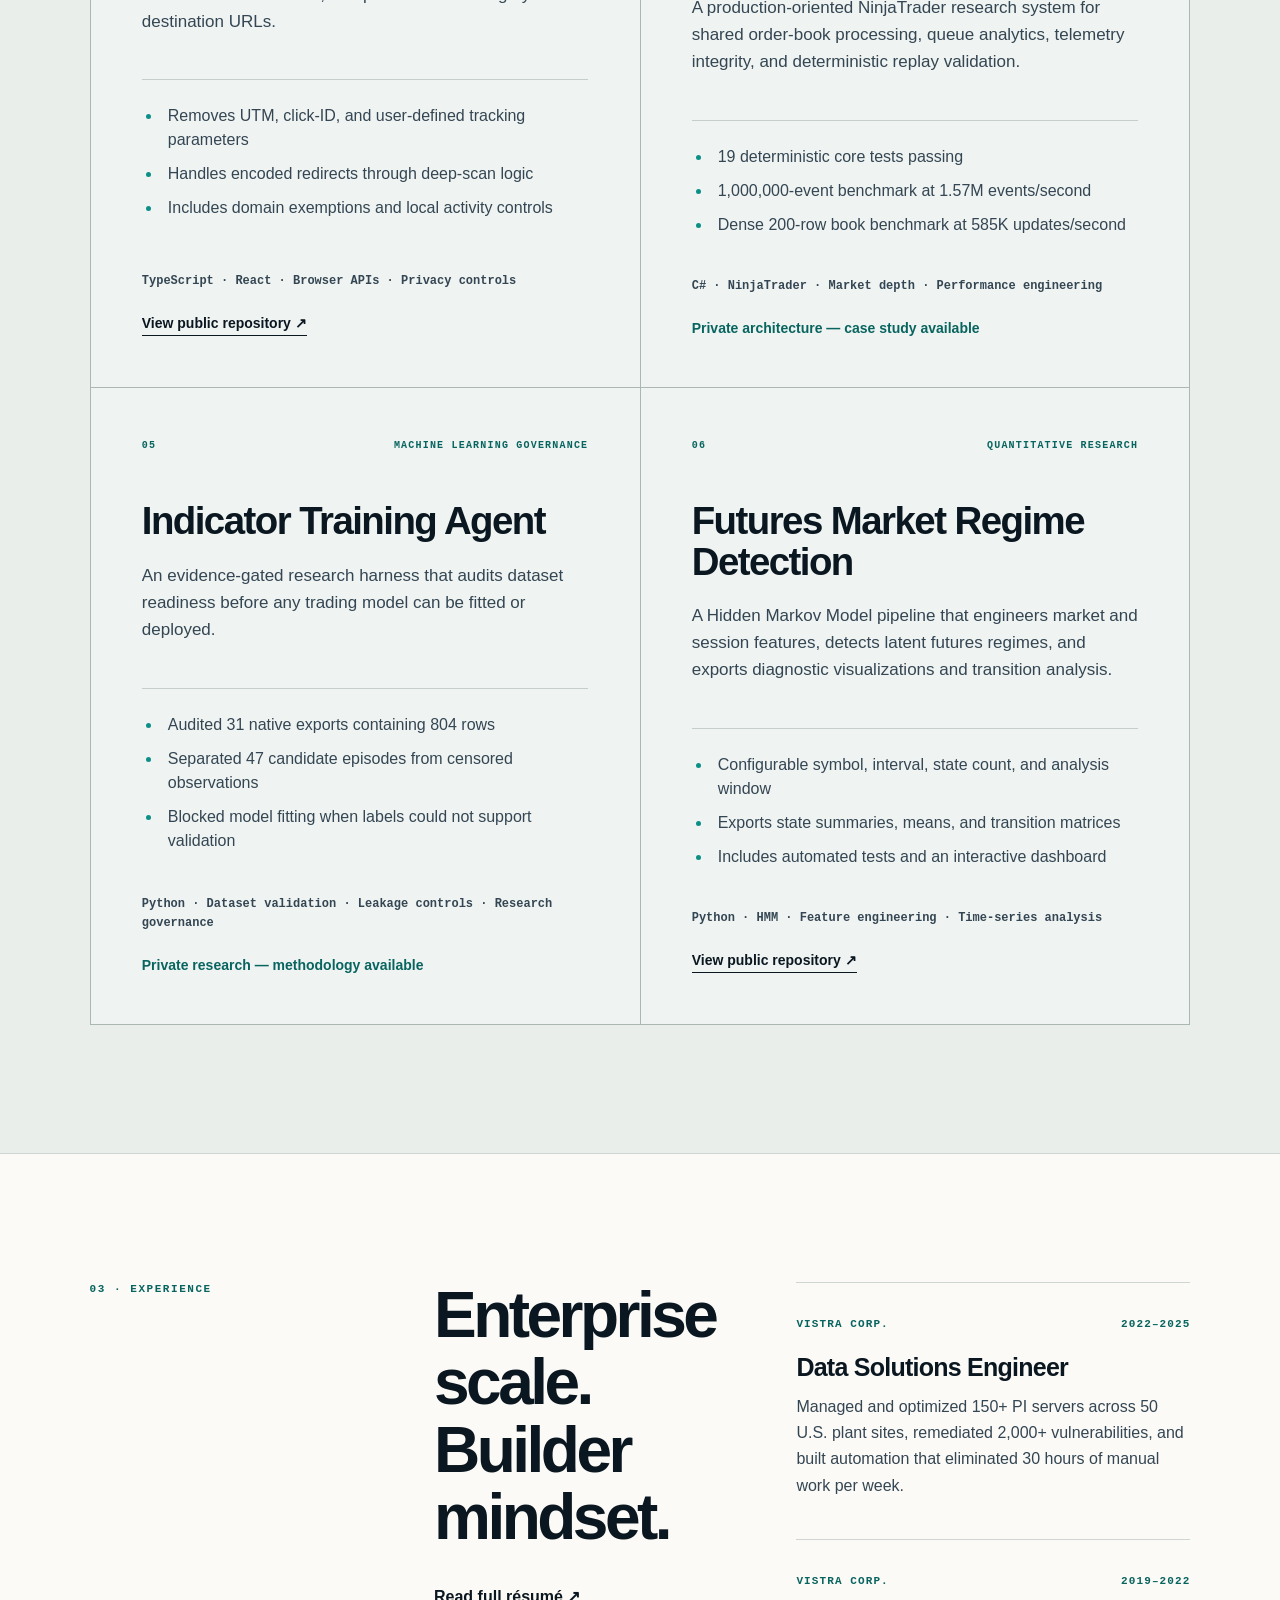
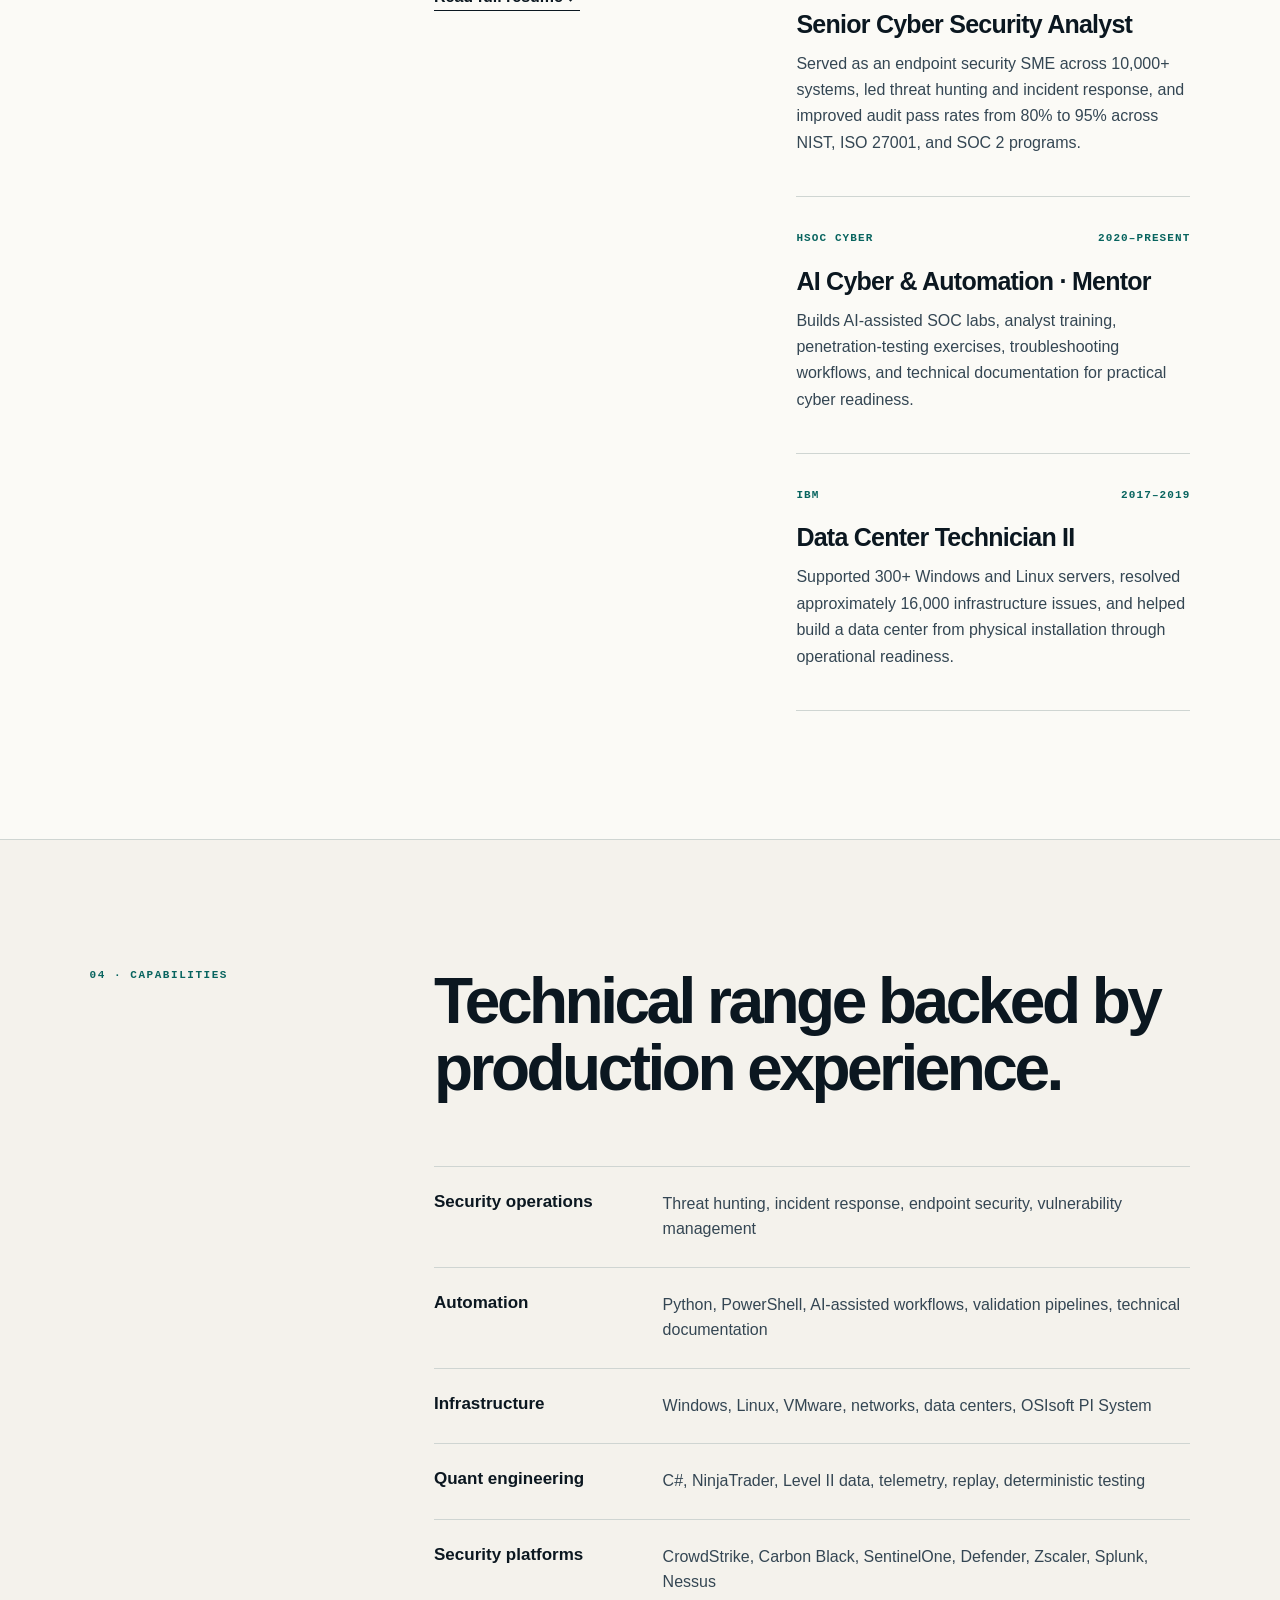
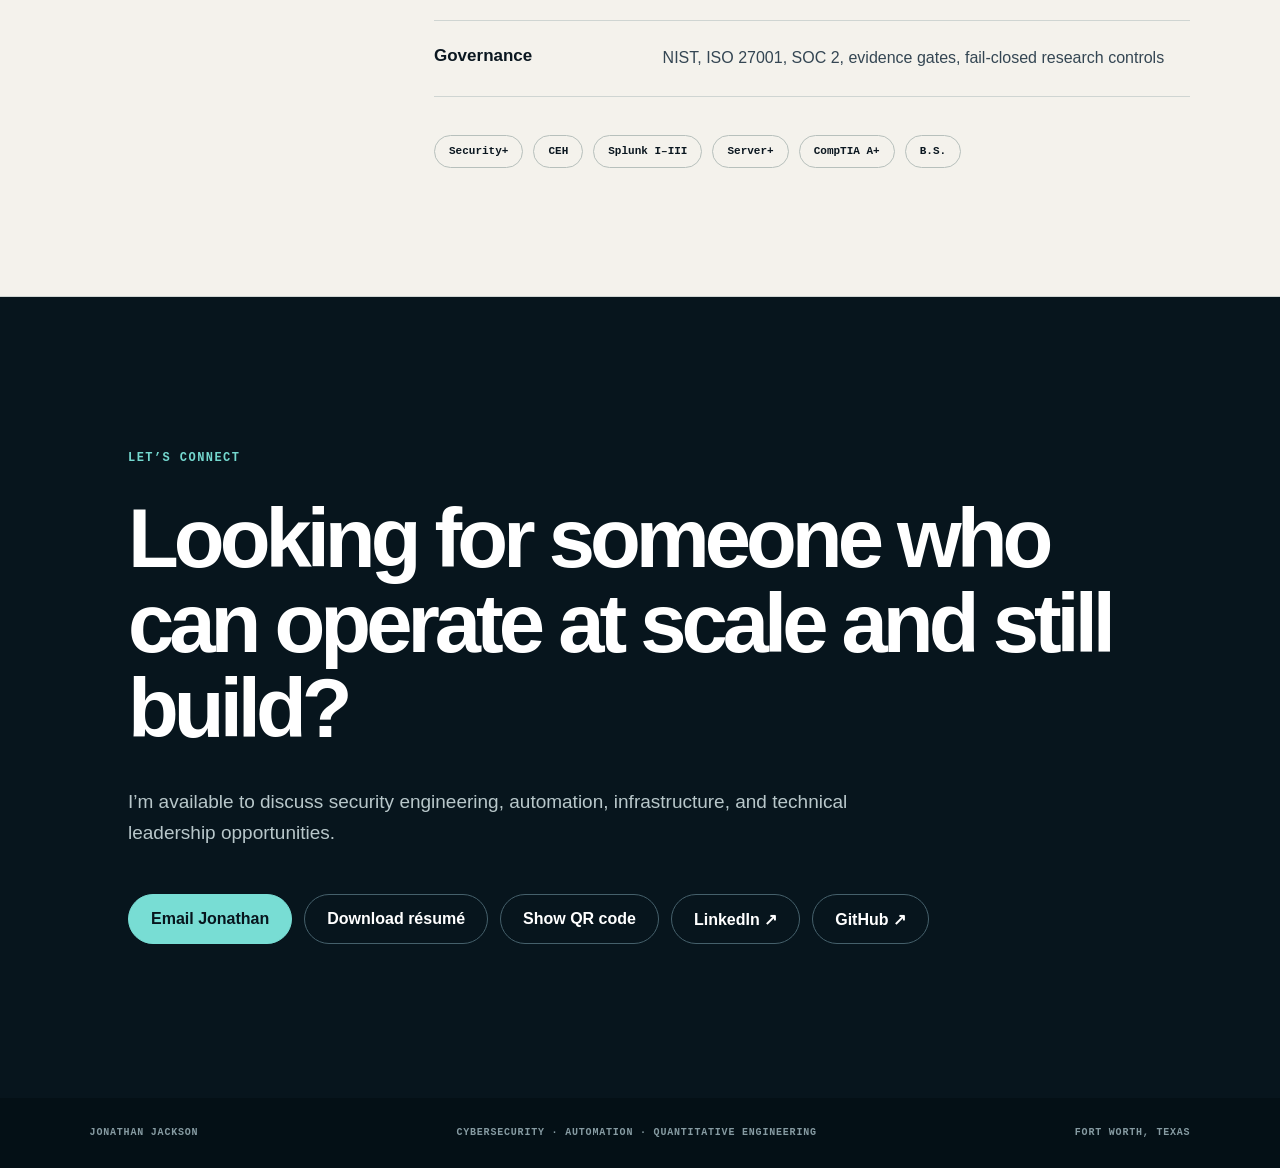
==== commit 6a040cf1: "Add printable portfolio QR" ====
--- a/index.html
+++ b/index.html
@@ -13,7 +13,7 @@
 <body>
   <nav class="site-nav" aria-label="Primary navigation">
     <a class="brand" href="#top" aria-label="Jonathan Jackson home"><span class="brand-mark">JJ</span><span>Jonathan Jackson</span></a>
-    <div class="nav-links"><a href="#projects">Projects</a><a href="#experience">Experience</a><a href="#capabilities">Capabilities</a></div>
+    <div class="nav-links"><a href="#projects">Projects</a><a href="#experience">Experience</a><a href="#capabilities">Capabilities</a><a href="qr.html">Share QR</a></div>
     <a class="button button-small" href="Jonathan-Jackson-Resume.pdf" target="_blank" rel="noreferrer">Résumé</a>
   </nav>
 
@@ -148,6 +148,7 @@
       <div class="contact-actions">
         <a class="button button-light" href="mailto:docjackson33@protonmail.com">Email Jonathan</a>
         <a class="button button-outline" href="Jonathan-Jackson-Resume.pdf" download>Download résumé</a>
+        <a class="button button-outline" href="qr.html">Show QR code</a>
         <a class="button button-outline" href="https://www.linkedin.com/in/JonathanJackson33/" target="_blank" rel="noreferrer">LinkedIn ↗</a>
         <a class="button button-outline" href="https://github.com/jjack33" target="_blank" rel="noreferrer">GitHub ↗</a>
       </div>
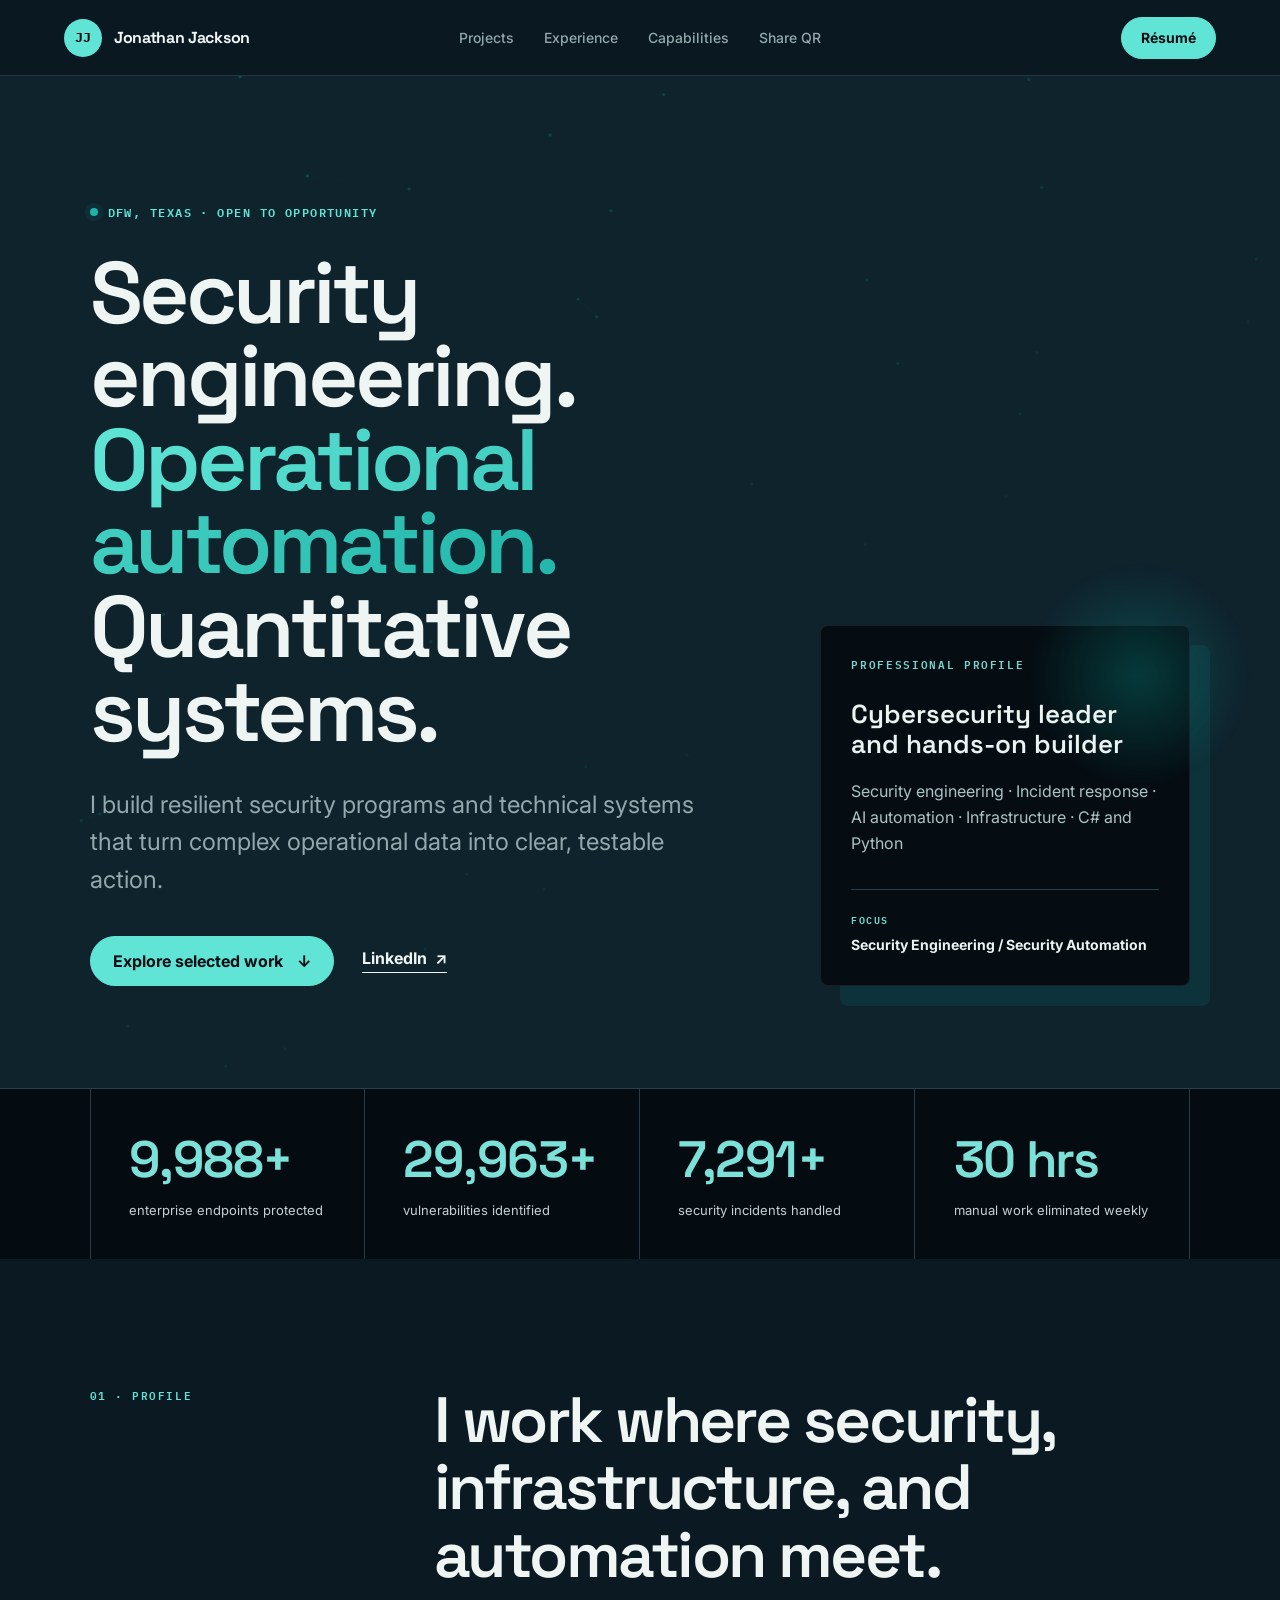
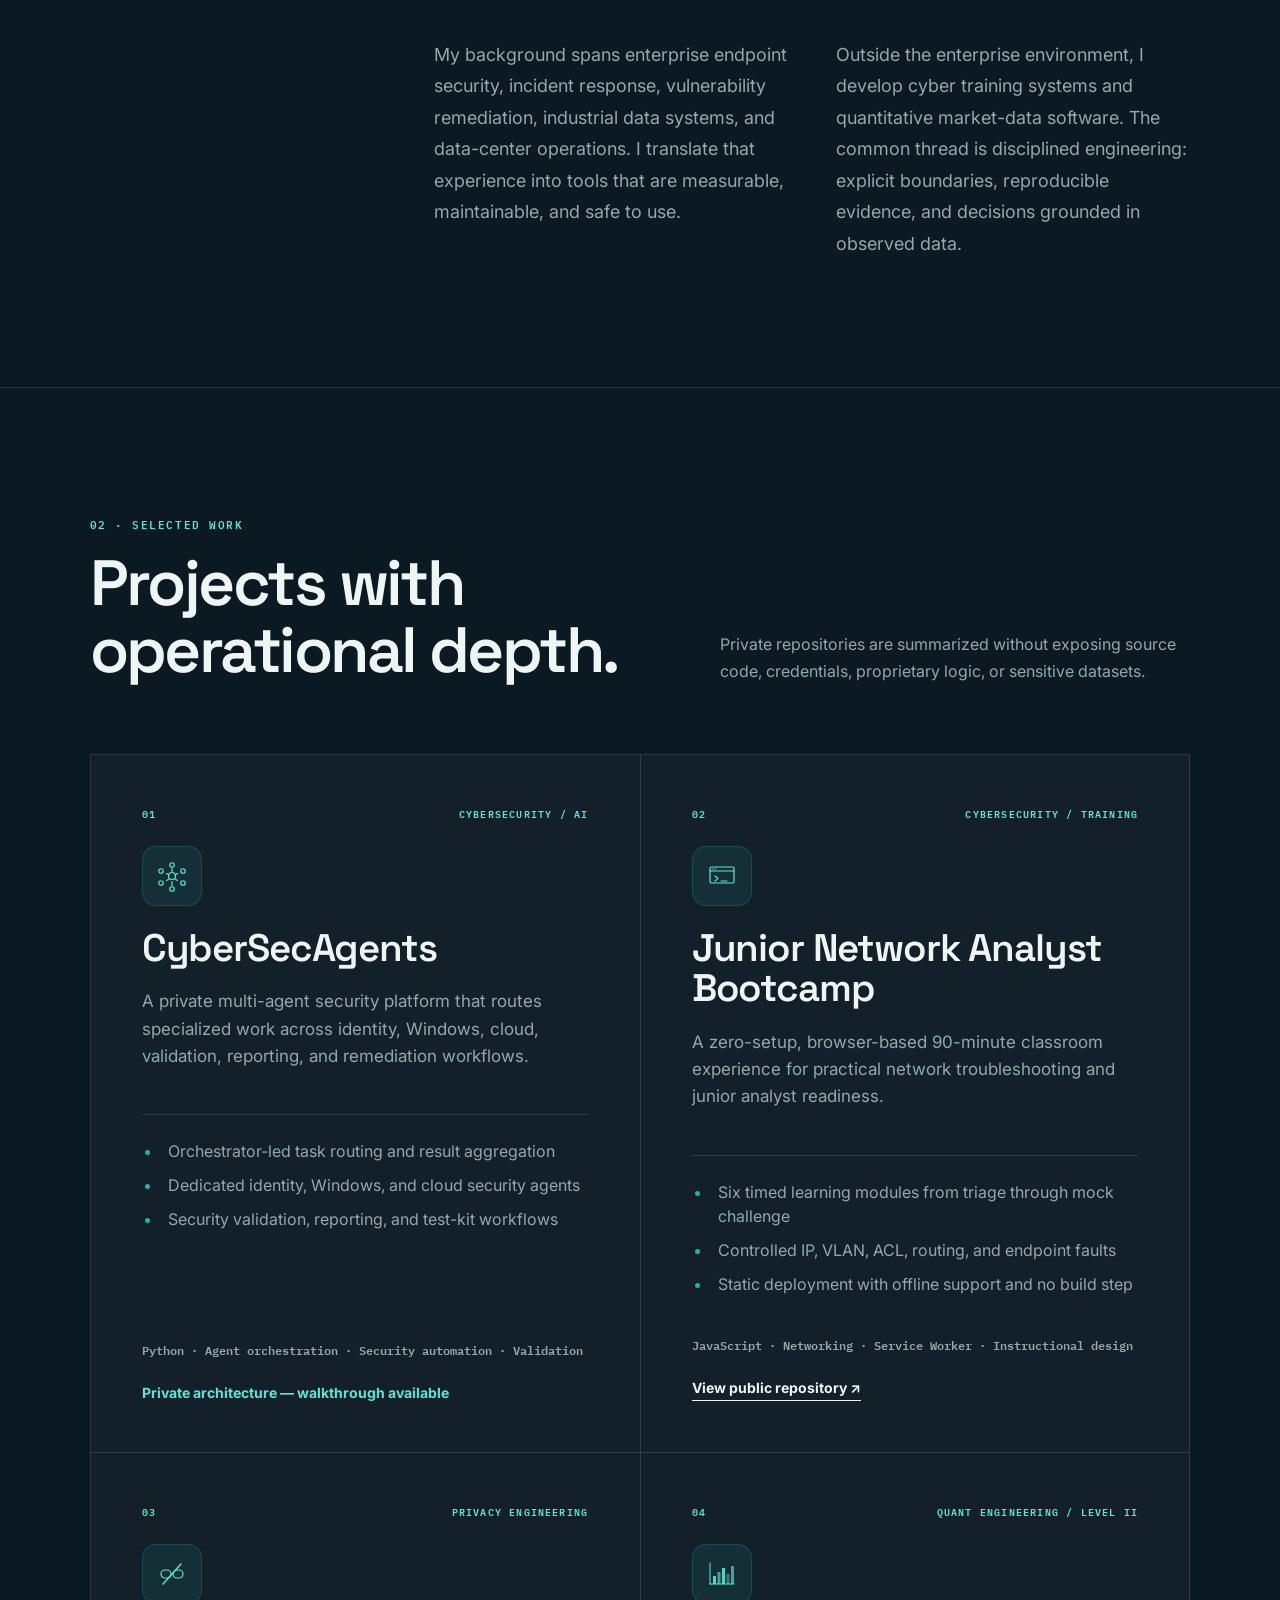
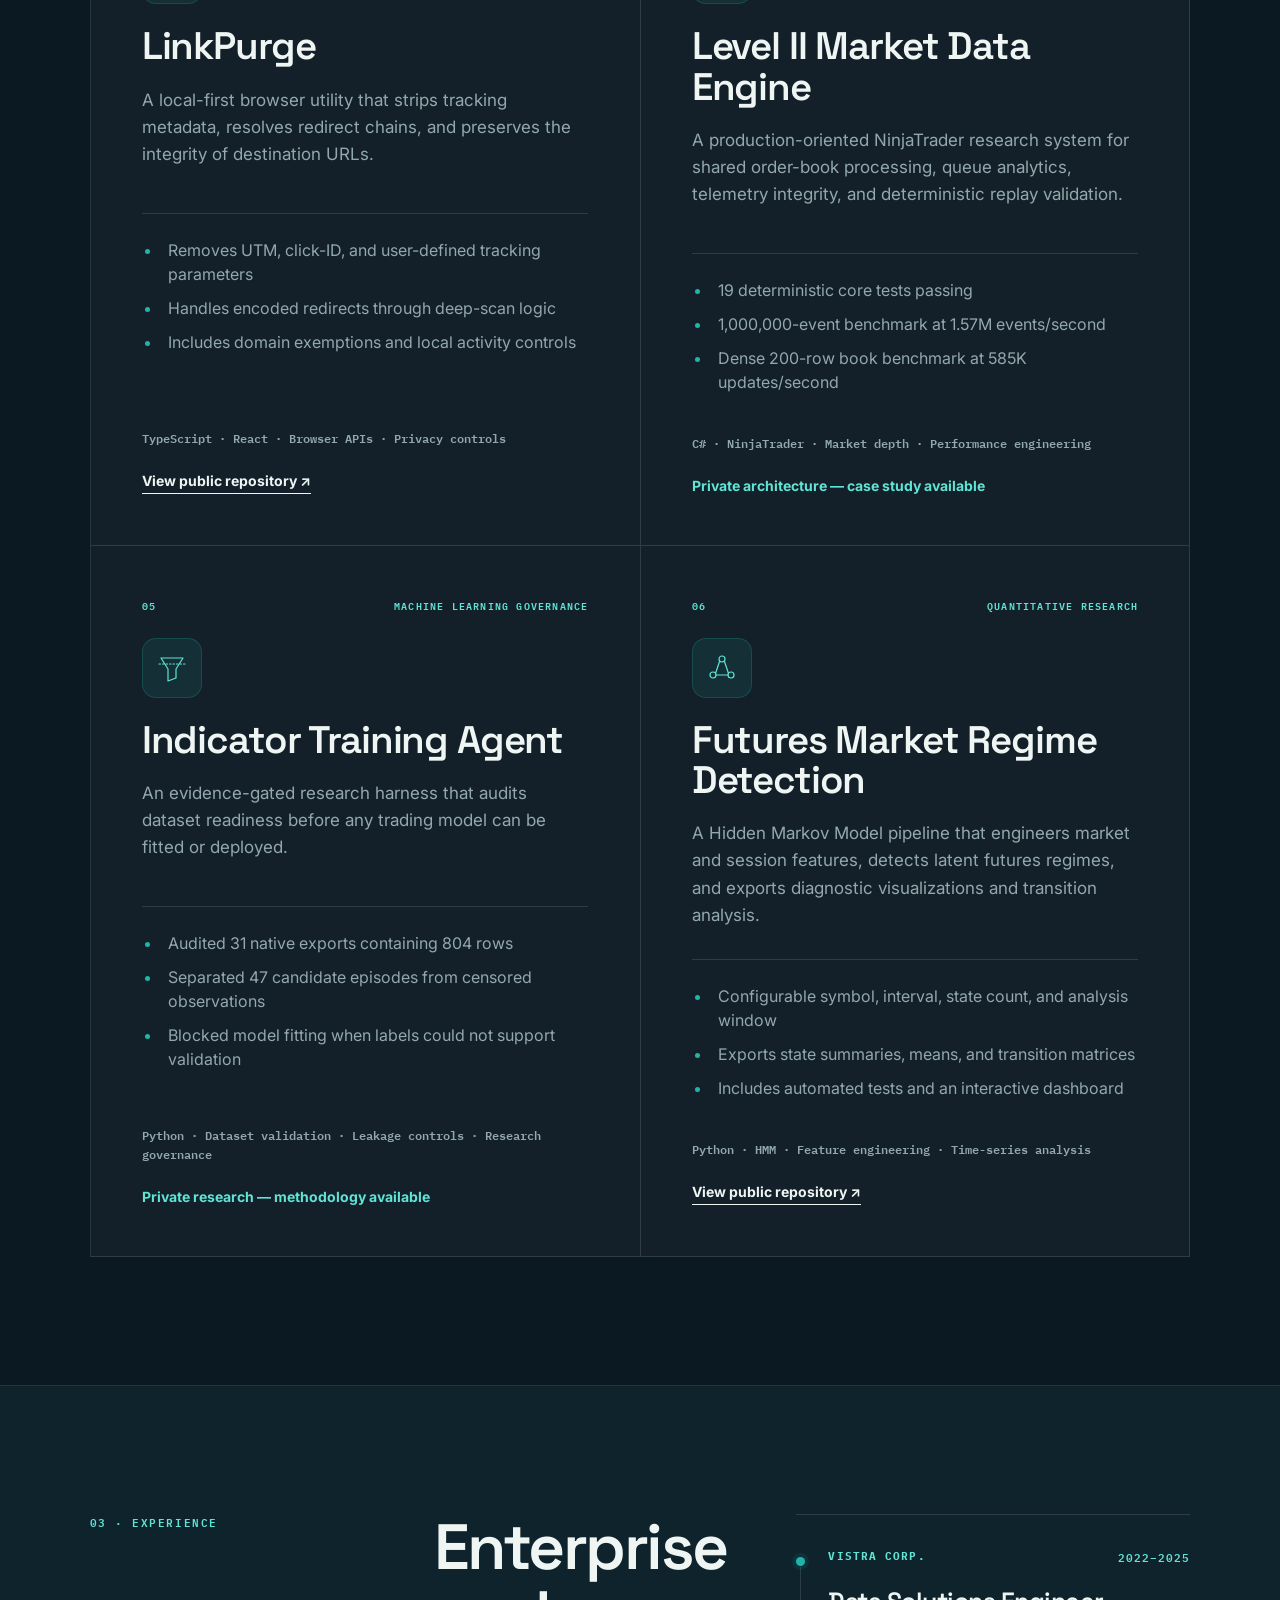
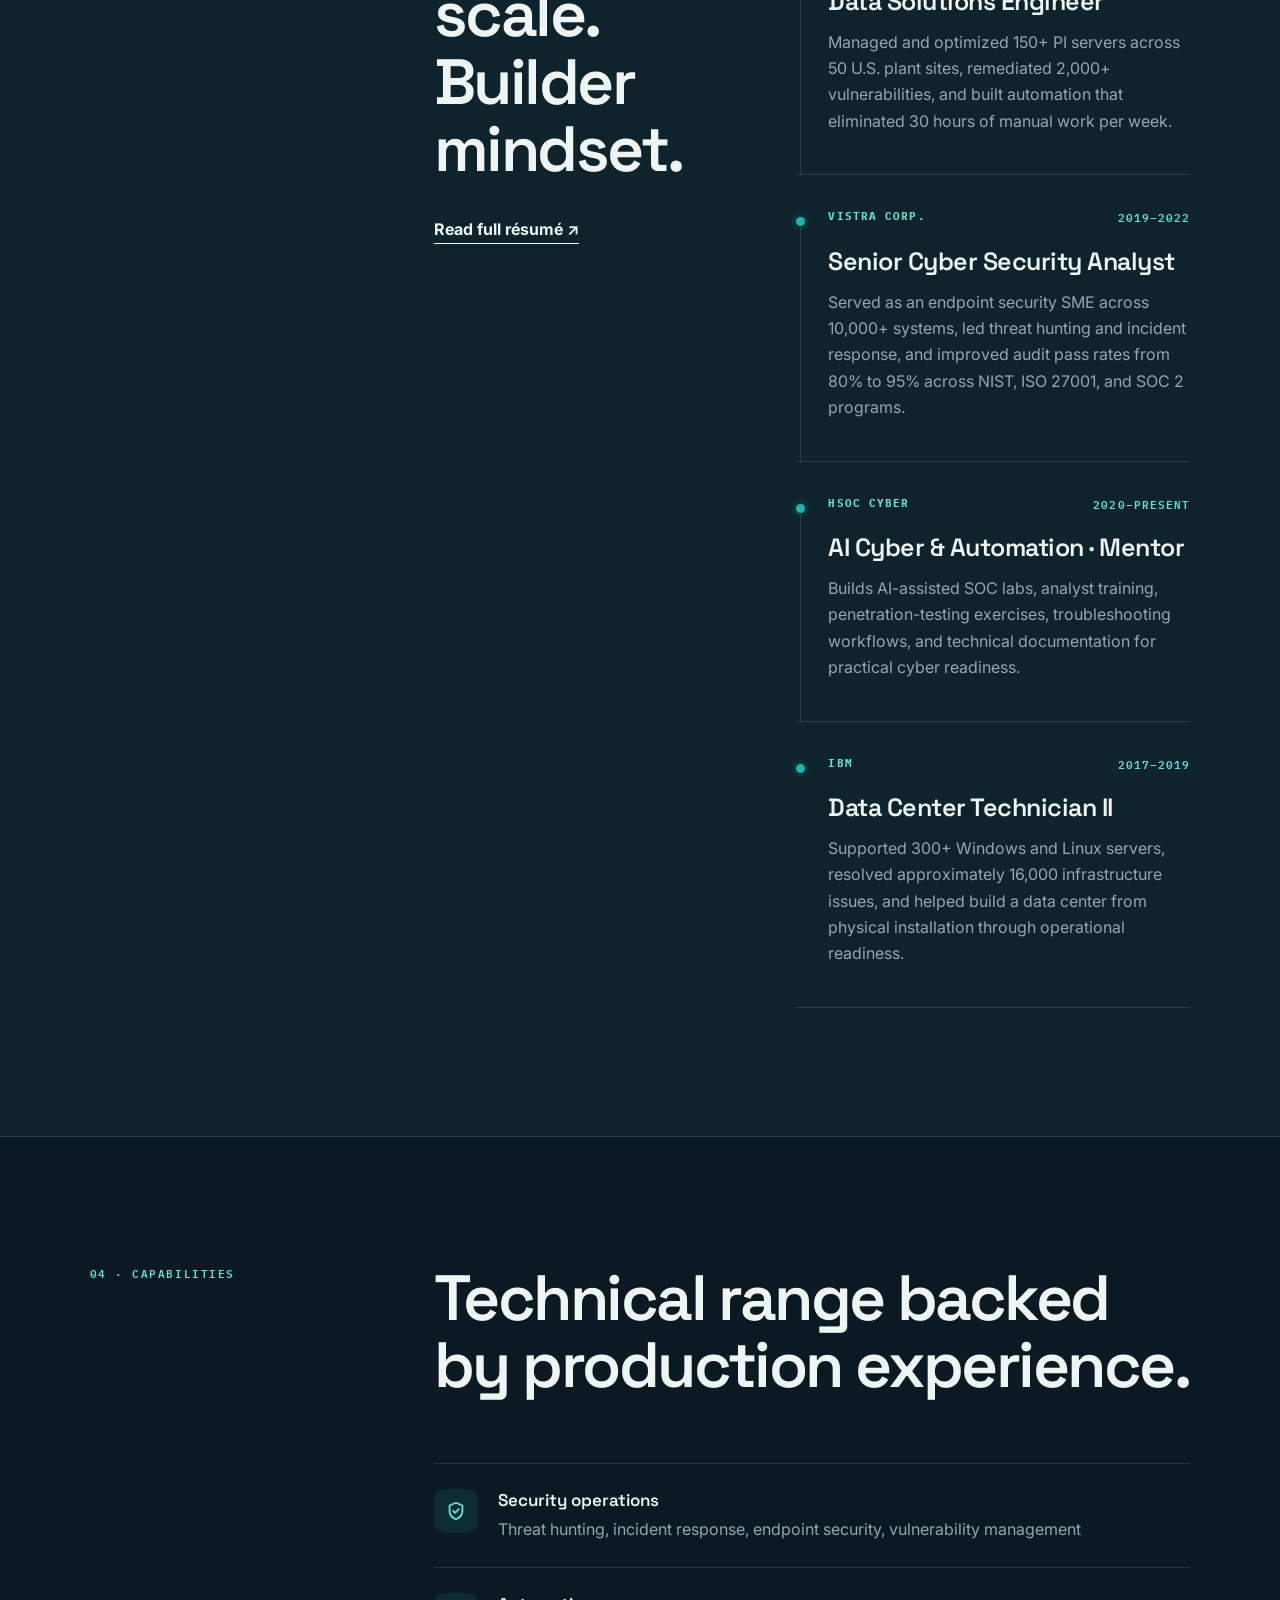
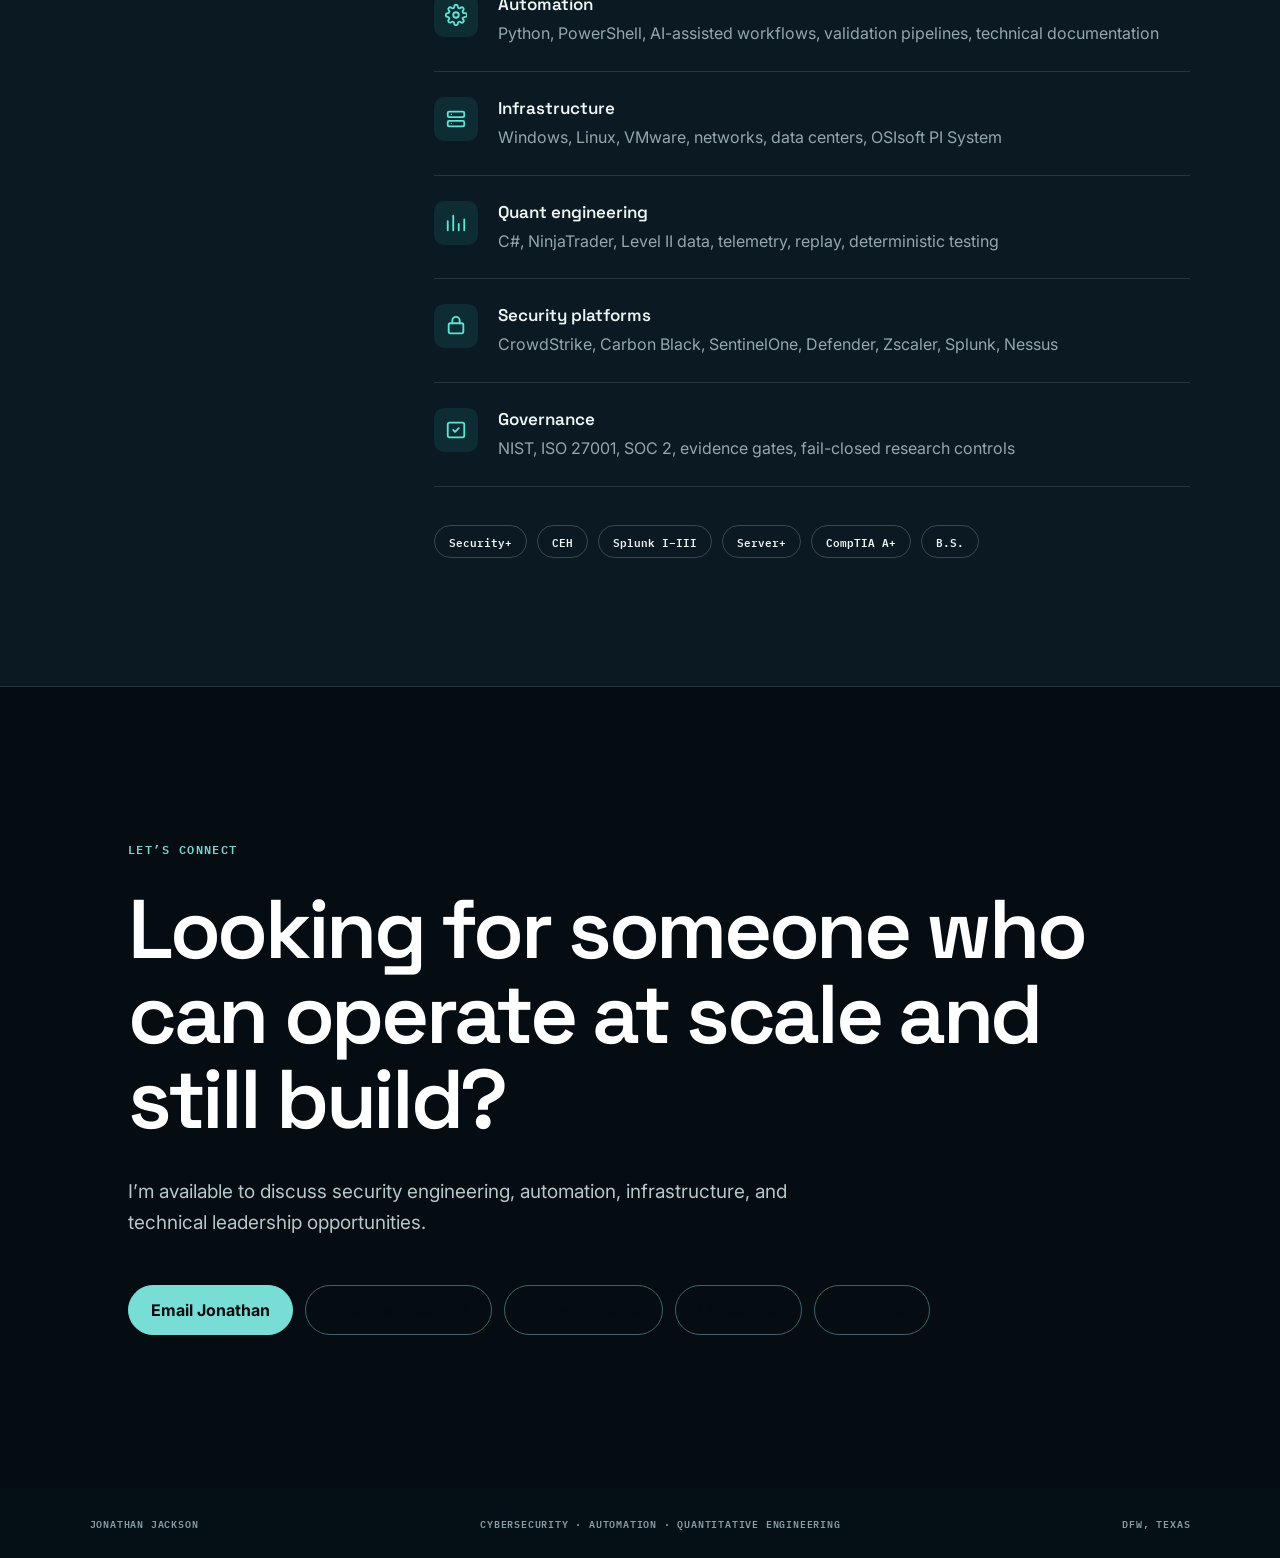
==== commit 1416c169: "Redesign: dark theme, webfonts, mobile nav, motion, and richer project cards - Full dark-navy/teal t" ====
--- a/index.html
+++ b/index.html
@@ -3,25 +3,39 @@
 <head>
   <meta charset="utf-8">
   <meta name="viewport" content="width=device-width, initial-scale=1">
-  <meta name="description" content="Jonathan Jackson - cybersecurity engineer, automation builder, and quantitative systems developer in Fort Worth, Texas.">
+  <meta name="description" content="Jonathan Jackson - cybersecurity engineer, automation builder, and quantitative systems developer in DFW, Texas.">
   <meta name="theme-color" content="#07151d">
+  <meta name="color-scheme" content="dark">
   <meta property="og:title" content="Jonathan Jackson | Cybersecurity & Quantitative Engineering">
   <meta property="og:description" content="Security engineering, operational automation, and quantitative systems.">
   <title>Jonathan Jackson | Cybersecurity & Quantitative Engineering</title>
+  <link rel="preconnect" href="https://fonts.googleapis.com">
+  <link rel="preconnect" href="https://fonts.gstatic.com" crossorigin>
   <link rel="stylesheet" href="styles.css">
+  <noscript><style>.reveal{opacity:1!important;transform:none!important}.menu-toggle{display:none!important}</style></noscript>
 </head>
 <body>
   <nav class="site-nav" aria-label="Primary navigation">
     <a class="brand" href="#top" aria-label="Jonathan Jackson home"><span class="brand-mark">JJ</span><span>Jonathan Jackson</span></a>
     <div class="nav-links"><a href="#projects">Projects</a><a href="#experience">Experience</a><a href="#capabilities">Capabilities</a><a href="qr.html">Share QR</a></div>
-    <a class="button button-small" href="Jonathan-Jackson-Resume.pdf" target="_blank" rel="noreferrer">Résumé</a>
+    <div class="nav-actions">
+      <a class="button button-small" href="Jonathan-Jackson-Resume.pdf" target="_blank" rel="noreferrer">Résumé</a>
+      <button class="menu-toggle" type="button" aria-label="Open menu" aria-expanded="false" aria-controls="mobile-menu"><span></span><span></span><span></span></button>
+    </div>
   </nav>
+  <div class="mobile-menu" id="mobile-menu">
+    <a href="#projects">Projects</a>
+    <a href="#experience">Experience</a>
+    <a href="#capabilities">Capabilities</a>
+    <a href="qr.html">Share QR</a>
+    <a class="button button-light" href="Jonathan-Jackson-Resume.pdf" target="_blank" rel="noreferrer">Résumé</a>
+  </div>
 
   <main>
     <section class="hero" id="top">
-      <div class="hero-grid" aria-hidden="true"></div>
-      <div class="hero-content">
-        <p class="eyebrow"><span class="status-dot"></span> Fort Worth, Texas · Open to opportunity</p>
+      <canvas class="hero-canvas" aria-hidden="true"></canvas>
+      <div class="hero-content reveal">
+        <p class="eyebrow"><span class="status-dot"></span> DFW, Texas · Open to opportunity</p>
         <h1>Security engineering.<br><span>Operational automation.</span><br>Quantitative systems.</h1>
         <p class="hero-copy">I build resilient security programs and technical systems that turn complex operational data into clear, testable action.</p>
         <div class="hero-actions">
@@ -29,7 +43,7 @@
           <a class="text-link" href="https://www.linkedin.com/in/JonathanJackson33/" target="_blank" rel="noreferrer">LinkedIn <span aria-hidden="true">↗</span></a>
         </div>
       </div>
-      <aside class="hero-card" aria-label="Professional profile">
+      <aside class="hero-card reveal" aria-label="Professional profile">
         <p class="card-kicker">Professional profile</p>
         <p class="hero-card-title">Cybersecurity leader and hands-on builder</p>
         <p>Security engineering · Incident response · AI automation · Infrastructure · C# and Python</p>
@@ -38,13 +52,13 @@
     </section>
 
     <section class="impact" aria-label="Career impact">
-      <div class="impact-item"><strong>10,000+</strong><span>enterprise endpoints protected</span></div>
-      <div class="impact-item"><strong>30,000+</strong><span>vulnerabilities identified</span></div>
-      <div class="impact-item"><strong>7,300+</strong><span>security incidents handled</span></div>
-      <div class="impact-item"><strong>30 hrs</strong><span>manual work eliminated weekly</span></div>
-    </section>
-
-    <section class="section intro-section" id="about">
+      <div class="impact-item reveal"><strong data-count-to="10000" data-suffix="+">10,000+</strong><span>enterprise endpoints protected</span></div>
+      <div class="impact-item reveal"><strong data-count-to="30000" data-suffix="+">30,000+</strong><span>vulnerabilities identified</span></div>
+      <div class="impact-item reveal"><strong data-count-to="7300" data-suffix="+">7,300+</strong><span>security incidents handled</span></div>
+      <div class="impact-item reveal"><strong data-count-to="30" data-suffix=" hrs">30 hrs</strong><span>manual work eliminated weekly</span></div>
+    </section>
+
+    <section class="section intro-section reveal" id="about">
       <div class="section-label">01 · Profile</div>
       <div class="intro-copy">
         <h2>I work where security, infrastructure, and automation meet.</h2>
@@ -56,53 +70,59 @@
     </section>
 
     <section class="projects-section" id="projects">
-      <div class="section-heading">
+      <div class="section-heading reveal">
         <div><div class="section-label">02 · Selected work</div><h2>Projects with operational depth.</h2></div>
         <p>Private repositories are summarized without exposing source code, credentials, proprietary logic, or sensitive datasets.</p>
       </div>
       <div class="project-grid">
-        <article class="project-card">
+        <article class="project-card reveal">
           <div class="project-topline"><span>01</span><span>Cybersecurity / AI</span></div>
+          <div class="project-visual" aria-hidden="true"><svg viewBox="0 0 64 64" fill="none" stroke="currentColor" stroke-width="2.4" stroke-linecap="round"><circle cx="32" cy="32" r="7"/><circle cx="32" cy="10" r="4.5"/><circle cx="54" cy="22" r="4.5"/><circle cx="54" cy="46" r="4.5"/><circle cx="32" cy="58" r="4.5"/><circle cx="10" cy="46" r="4.5"/><circle cx="10" cy="22" r="4.5"/><path d="M32 17v8M43 27l-5 3M43 41l-5-3M32 51v-8M21 41l5-3M21 27l5 3"/></svg></div>
           <h3>CyberSecAgents</h3>
           <p class="project-summary">A private multi-agent security platform that routes specialized work across identity, Windows, cloud, validation, reporting, and remediation workflows.</p>
           <ul><li>Orchestrator-led task routing and result aggregation</li><li>Dedicated identity, Windows, and cloud security agents</li><li>Security validation, reporting, and test-kit workflows</li></ul>
           <p class="stack">Python · Agent orchestration · Security automation · Validation</p>
           <span class="project-private">Private architecture — walkthrough available</span>
         </article>
-        <article class="project-card">
+        <article class="project-card reveal">
           <div class="project-topline"><span>02</span><span>Cybersecurity / Training</span></div>
+          <div class="project-visual" aria-hidden="true"><svg viewBox="0 0 64 64" fill="none" stroke="currentColor" stroke-width="2.4" stroke-linecap="round" stroke-linejoin="round"><rect x="8" y="14" width="48" height="32" rx="3"/><path d="M8 22h48"/><circle cx="14" cy="18" r="1.4" fill="currentColor" stroke="none"/><circle cx="19" cy="18" r="1.4" fill="currentColor" stroke="none"/><path d="M18 32l6 5-6 5M30 42h12"/></svg></div>
           <h3>Junior Network Analyst Bootcamp</h3>
           <p class="project-summary">A zero-setup, browser-based 90-minute classroom experience for practical network troubleshooting and junior analyst readiness.</p>
           <ul><li>Six timed learning modules from triage through mock challenge</li><li>Controlled IP, VLAN, ACL, routing, and endpoint faults</li><li>Static deployment with offline support and no build step</li></ul>
           <p class="stack">JavaScript · Networking · Service Worker · Instructional design</p>
           <a class="project-link" href="https://github.com/jjack33/junior-network-analyst-bootcamp" target="_blank" rel="noreferrer">View public repository ↗</a>
         </article>
-        <article class="project-card">
+        <article class="project-card reveal">
           <div class="project-topline"><span>03</span><span>Privacy Engineering</span></div>
+          <div class="project-visual" aria-hidden="true"><svg viewBox="0 0 64 64" fill="none" stroke="currentColor" stroke-width="2.4" stroke-linecap="round"><rect x="10" y="24" width="20" height="16" rx="8"/><rect x="34" y="24" width="20" height="16" rx="8"/><path d="M14 52L50 12" stroke-width="2.8"/></svg></div>
           <h3>LinkPurge</h3>
           <p class="project-summary">A local-first browser utility that strips tracking metadata, resolves redirect chains, and preserves the integrity of destination URLs.</p>
           <ul><li>Removes UTM, click-ID, and user-defined tracking parameters</li><li>Handles encoded redirects through deep-scan logic</li><li>Includes domain exemptions and local activity controls</li></ul>
           <p class="stack">TypeScript · React · Browser APIs · Privacy controls</p>
           <a class="project-link" href="https://github.com/jjack33/linkpurge-extension" target="_blank" rel="noreferrer">View public repository ↗</a>
         </article>
-        <article class="project-card">
+        <article class="project-card reveal">
           <div class="project-topline"><span>04</span><span>Quant Engineering / Level II</span></div>
+          <div class="project-visual" aria-hidden="true"><svg viewBox="0 0 64 64" fill="none" stroke="currentColor" stroke-width="2.4" stroke-linecap="round"><path d="M8 52V10M8 52h48" stroke-width="2"/><rect x="14" y="36" width="6" height="16" fill="currentColor" stroke="none" opacity=".9"/><rect x="23" y="28" width="6" height="24" fill="currentColor" stroke="none" opacity=".65"/><rect x="32" y="20" width="6" height="32" fill="currentColor" stroke="none" opacity=".9"/><rect x="41" y="32" width="6" height="20" fill="currentColor" stroke="none" opacity=".45"/><rect x="50" y="16" width="6" height="36" fill="currentColor" stroke="none" opacity=".65"/></svg></div>
           <h3>Level II Market Data Engine</h3>
           <p class="project-summary">A production-oriented NinjaTrader research system for shared order-book processing, queue analytics, telemetry integrity, and deterministic replay validation.</p>
           <ul><li>19 deterministic core tests passing</li><li>1,000,000-event benchmark at 1.57M events/second</li><li>Dense 200-row book benchmark at 585K updates/second</li></ul>
           <p class="stack">C# · NinjaTrader · Market depth · Performance engineering</p>
           <span class="project-private">Private architecture — case study available</span>
         </article>
-        <article class="project-card">
+        <article class="project-card reveal">
           <div class="project-topline"><span>05</span><span>Machine Learning Governance</span></div>
+          <div class="project-visual" aria-hidden="true"><svg viewBox="0 0 64 64" fill="none" stroke="currentColor" stroke-width="2.4" stroke-linecap="round" stroke-linejoin="round"><path d="M10 12h44l-14 22v18l-16 6V34z"/><path d="M6 24h52" stroke-dasharray="3 4"/></svg></div>
           <h3>Indicator Training Agent</h3>
           <p class="project-summary">An evidence-gated research harness that audits dataset readiness before any trading model can be fitted or deployed.</p>
           <ul><li>Audited 31 native exports containing 804 rows</li><li>Separated 47 candidate episodes from censored observations</li><li>Blocked model fitting when labels could not support validation</li></ul>
           <p class="stack">Python · Dataset validation · Leakage controls · Research governance</p>
           <span class="project-private">Private research — methodology available</span>
         </article>
-        <article class="project-card">
+        <article class="project-card reveal">
           <div class="project-topline"><span>06</span><span>Quantitative Research</span></div>
+          <div class="project-visual" aria-hidden="true"><svg viewBox="0 0 64 64" fill="none" stroke="currentColor" stroke-width="2.4" stroke-linecap="round"><circle cx="14" cy="46" r="6"/><circle cx="50" cy="46" r="6"/><circle cx="32" cy="14" r="6"/><path d="M19 43l8-24M45 43l-8-24M20 46h24"/></svg></div>
           <h3>Futures Market Regime Detection</h3>
           <p class="project-summary">A Hidden Markov Model pipeline that engineers market and session features, detects latent futures regimes, and exports diagnostic visualizations and transition analysis.</p>
           <ul><li>Configurable symbol, interval, state count, and analysis window</li><li>Exports state summaries, means, and transition matrices</li><li>Includes automated tests and an interactive dashboard</li></ul>
@@ -112,7 +132,7 @@
       </div>
     </section>
 
-    <section class="section experience-section" id="experience">
+    <section class="section experience-section reveal" id="experience">
       <div class="section-label">03 · Experience</div>
       <div class="experience-content">
         <div class="experience-heading"><h2>Enterprise scale.<br>Builder mindset.</h2><a class="text-link" href="Jonathan-Jackson-Resume.pdf" target="_blank" rel="noreferrer">Read full résumé ↗</a></div>
@@ -125,23 +145,23 @@
       </div>
     </section>
 
-    <section class="section capabilities-section" id="capabilities">
+    <section class="section capabilities-section reveal" id="capabilities">
       <div class="section-label">04 · Capabilities</div>
       <div class="capabilities-content">
         <h2>Technical range backed by production experience.</h2>
         <div class="capability-list">
-          <div class="capability"><h3>Security operations</h3><p>Threat hunting, incident response, endpoint security, vulnerability management</p></div>
-          <div class="capability"><h3>Automation</h3><p>Python, PowerShell, AI-assisted workflows, validation pipelines, technical documentation</p></div>
-          <div class="capability"><h3>Infrastructure</h3><p>Windows, Linux, VMware, networks, data centers, OSIsoft PI System</p></div>
-          <div class="capability"><h3>Quant engineering</h3><p>C#, NinjaTrader, Level II data, telemetry, replay, deterministic testing</p></div>
-          <div class="capability"><h3>Security platforms</h3><p>CrowdStrike, Carbon Black, SentinelOne, Defender, Zscaler, Splunk, Nessus</p></div>
-          <div class="capability"><h3>Governance</h3><p>NIST, ISO 27001, SOC 2, evidence gates, fail-closed research controls</p></div>
+          <div class="capability"><span class="capability-icon" aria-hidden="true"><svg viewBox="0 0 24 24" fill="none" stroke="currentColor" stroke-width="2" stroke-linecap="round" stroke-linejoin="round"><path d="M12 3l7 3v6c0 4.5-3 7.5-7 9-4-1.5-7-4.5-7-9V6z"/><path d="M9 12l2 2 4-4"/></svg></span><div><h3>Security operations</h3><p>Threat hunting, incident response, endpoint security, vulnerability management</p></div></div>
+          <div class="capability"><span class="capability-icon" aria-hidden="true"><svg viewBox="0 0 24 24" fill="none" stroke="currentColor" stroke-width="2" stroke-linecap="round" stroke-linejoin="round"><circle cx="12" cy="12" r="3"/><path d="M19.4 15a1.7 1.7 0 00.34 1.87l.06.06a2 2 0 11-2.83 2.83l-.06-.06a1.7 1.7 0 00-1.87-.34 1.7 1.7 0 00-1.04 1.56V21a2 2 0 11-4 0v-.09A1.7 1.7 0 008.9 19.35a1.7 1.7 0 00-1.87.34l-.06.06a2 2 0 11-2.83-2.83l.06-.06A1.7 1.7 0 004.54 15a1.7 1.7 0 00-1.56-1.04H2.9a2 2 0 110-4h.09A1.7 1.7 0 004.6 8.9a1.7 1.7 0 00-.34-1.87l-.06-.06a2 2 0 112.83-2.83l.06.06A1.7 1.7 0 009 4.6a1.7 1.7 0 001.04-1.56V2.9a2 2 0 114 0v.09a1.7 1.7 0 001.04 1.56 1.7 1.7 0 001.87-.34l.06-.06a2 2 0 112.83 2.83l-.06.06A1.7 1.7 0 0019.4 9c.14.4.5.7.9 1.04.4 0 .8 0 1.7 0a2 2 0 110 4z"/></svg></span><div><h3>Automation</h3><p>Python, PowerShell, AI-assisted workflows, validation pipelines, technical documentation</p></div></div>
+          <div class="capability"><span class="capability-icon" aria-hidden="true"><svg viewBox="0 0 24 24" fill="none" stroke="currentColor" stroke-width="2" stroke-linecap="round" stroke-linejoin="round"><rect x="3" y="4" width="18" height="6" rx="1.5"/><rect x="3" y="14" width="18" height="6" rx="1.5"/><circle cx="7" cy="7" r=".6" fill="currentColor" stroke="none"/><circle cx="7" cy="17" r=".6" fill="currentColor" stroke="none"/></svg></span><div><h3>Infrastructure</h3><p>Windows, Linux, VMware, networks, data centers, OSIsoft PI System</p></div></div>
+          <div class="capability"><span class="capability-icon" aria-hidden="true"><svg viewBox="0 0 24 24" fill="none" stroke="currentColor" stroke-width="2" stroke-linecap="round" stroke-linejoin="round"><path d="M3 20V10M9 20V4M15 20v-7M21 20V8"/></svg></span><div><h3>Quant engineering</h3><p>C#, NinjaTrader, Level II data, telemetry, replay, deterministic testing</p></div></div>
+          <div class="capability"><span class="capability-icon" aria-hidden="true"><svg viewBox="0 0 24 24" fill="none" stroke="currentColor" stroke-width="2" stroke-linecap="round" stroke-linejoin="round"><rect x="4" y="9" width="16" height="11" rx="2"/><path d="M8 9V6a4 4 0 018 0v3"/></svg></span><div><h3>Security platforms</h3><p>CrowdStrike, Carbon Black, SentinelOne, Defender, Zscaler, Splunk, Nessus</p></div></div>
+          <div class="capability"><span class="capability-icon" aria-hidden="true"><svg viewBox="0 0 24 24" fill="none" stroke="currentColor" stroke-width="2" stroke-linecap="round" stroke-linejoin="round"><path d="M9 12l2 2 4-4"/><rect x="3" y="4" width="18" height="16" rx="2"/></svg></span><div><h3>Governance</h3><p>NIST, ISO 27001, SOC 2, evidence gates, fail-closed research controls</p></div></div>
         </div>
         <div class="credentials"><span>Security+</span><span>CEH</span><span>Splunk I–III</span><span>Server+</span><span>CompTIA A+</span><span>B.S.</span></div>
       </div>
     </section>
 
-    <section class="contact" id="contact">
+    <section class="contact reveal" id="contact">
       <p class="eyebrow">Let’s connect</p>
       <h2>Looking for someone who can operate at scale and still build?</h2>
       <p>I’m available to discuss security engineering, automation, infrastructure, and technical leadership opportunities.</p>
@@ -154,6 +174,135 @@
       </div>
     </section>
   </main>
-  <footer><span>Jonathan Jackson</span><span>Cybersecurity · Automation · Quantitative Engineering</span><span>Fort Worth, Texas</span></footer>
+  <footer><span>Jonathan Jackson</span><span>Cybersecurity · Automation · Quantitative Engineering</span><span>DFW, Texas</span></footer>
+  <script>
+  (function(){
+    var reduceMotion = window.matchMedia('(prefers-reduced-motion: reduce)').matches;
+
+    var toggle = document.querySelector('.menu-toggle');
+    var menu = document.getElementById('mobile-menu');
+    if(toggle && menu){
+      var closeMenu = function(){
+        menu.classList.remove('is-open');
+        toggle.classList.remove('is-active');
+        toggle.setAttribute('aria-expanded','false');
+        document.body.classList.remove('menu-open');
+      };
+      toggle.addEventListener('click', function(){
+        var open = menu.classList.toggle('is-open');
+        toggle.classList.toggle('is-active', open);
+        toggle.setAttribute('aria-expanded', open ? 'true' : 'false');
+        document.body.classList.toggle('menu-open', open);
+      });
+      menu.querySelectorAll('a').forEach(function(a){ a.addEventListener('click', closeMenu); });
+    }
+
+    document.querySelectorAll('.project-card').forEach(function(card){
+      card.addEventListener('mousemove', function(e){
+        var r = card.getBoundingClientRect();
+        card.style.setProperty('--mx', ((e.clientX - r.left) / r.width * 100) + '%');
+        card.style.setProperty('--my', ((e.clientY - r.top) / r.height * 100) + '%');
+      });
+    });
+
+    function animateCount(el){
+      var target = parseInt(el.getAttribute('data-count-to'), 10);
+      if(isNaN(target)) return;
+      var suffix = el.getAttribute('data-suffix') || '';
+      if(reduceMotion){
+        el.textContent = target.toLocaleString('en-US') + suffix;
+        return;
+      }
+      var start = null, duration = 1400;
+      function tick(ts){
+        if(start === null) start = ts;
+        var p = Math.min((ts - start) / duration, 1);
+        var eased = 1 - Math.pow(1 - p, 3);
+        el.textContent = Math.round(target * eased).toLocaleString('en-US') + suffix;
+        if(p < 1) requestAnimationFrame(tick);
+      }
+      requestAnimationFrame(tick);
+    }
+
+    var revealEls = document.querySelectorAll('.reveal');
+    var activate = function(el){
+      el.classList.add('is-visible');
+      var counter = el.querySelector('[data-count-to]');
+      if(counter && !counter.dataset.counted){
+        counter.dataset.counted = '1';
+        animateCount(counter);
+      }
+    };
+    var showAll = function(){ revealEls.forEach(activate); };
+    if('IntersectionObserver' in window){
+      var io = new IntersectionObserver(function(entries){
+        entries.forEach(function(entry){
+          if(entry.isIntersecting){
+            activate(entry.target);
+            io.unobserve(entry.target);
+          }
+        });
+      }, {threshold:.12, rootMargin:'0px 0px -60px 0px'});
+      revealEls.forEach(function(el){ io.observe(el); });
+      window.setTimeout(showAll, 2500);
+    } else {
+      showAll();
+    }
+
+    var canvas = document.querySelector('.hero-canvas');
+    if(canvas && canvas.getContext){
+      var hero = document.querySelector('.hero');
+      var ctx = canvas.getContext('2d');
+      var dpr = Math.min(window.devicePixelRatio || 1, 2);
+      var w, h, nodes = [];
+      var NODE_COUNT = 42, LINK_DIST = 130;
+      function resize(){
+        w = hero.clientWidth; h = hero.clientHeight;
+        canvas.width = w * dpr; canvas.height = h * dpr;
+        canvas.style.width = w + 'px'; canvas.style.height = h + 'px';
+        ctx.setTransform(dpr, 0, 0, dpr, 0, 0);
+      }
+      function initNodes(){
+        nodes = [];
+        for(var i = 0; i < NODE_COUNT; i++){
+          nodes.push({x: Math.random()*w, y: Math.random()*h, vx: (Math.random()-.5)*.25, vy: (Math.random()-.5)*.25});
+        }
+      }
+      function frame(){
+        ctx.clearRect(0, 0, w, h);
+        for(var i = 0; i < nodes.length; i++){
+          var n = nodes[i];
+          n.x += n.vx; n.y += n.vy;
+          if(n.x < 0 || n.x > w) n.vx *= -1;
+          if(n.y < 0 || n.y > h) n.vy *= -1;
+        }
+        for(var i = 0; i < nodes.length; i++){
+          for(var j = i + 1; j < nodes.length; j++){
+            var a = nodes[i], b = nodes[j];
+            var dx = a.x - b.x, dy = a.y - b.y;
+            var dist = Math.sqrt(dx*dx + dy*dy);
+            if(dist < LINK_DIST){
+              ctx.strokeStyle = 'rgba(11,143,135,' + (0.16 * (1 - dist / LINK_DIST)) + ')';
+              ctx.lineWidth = 1;
+              ctx.beginPath(); ctx.moveTo(a.x, a.y); ctx.lineTo(b.x, b.y); ctx.stroke();
+            }
+          }
+        }
+        for(var i = 0; i < nodes.length; i++){
+          ctx.fillStyle = 'rgba(11,143,135,.55)';
+          ctx.beginPath(); ctx.arc(nodes[i].x, nodes[i].y, 1.6, 0, Math.PI*2); ctx.fill();
+        }
+        if(!reduceMotion) requestAnimationFrame(frame);
+      }
+      resize(); initNodes(); frame();
+      var resizeTimer;
+      window.addEventListener('resize', function(){
+        clearTimeout(resizeTimer);
+        resizeTimer = setTimeout(function(){ resize(); initNodes(); if(reduceMotion) frame(); }, 150);
+      });
+    }
+  })();
+  </script>
 </body>
+<!-- deployment-refresh: 2026-08-25 -->
 </html>
--- a/styles.css
+++ b/styles.css
@@ -1 +1,185 @@
-:root{--ink:#0b1720;--soft:#344653;--paper:#f4f2ec;--bright:#fbfaf6;--teal:#0b8f87;--teal-deep:#08645f;--line:#cfd5d2;--night:#07151d}*{box-sizing:border-box}html{scroll-behavior:smooth}body{margin:0;background:var(--paper);color:var(--ink);font-family:Arial,Helvetica,sans-serif}a{color:inherit;text-decoration:none}.site-nav{position:sticky;top:0;z-index:20;display:grid;grid-template-columns:1fr auto 1fr;align-items:center;gap:28px;min-height:76px;padding:12px clamp(20px,5vw,76px);background:rgba(244,242,236,.94);border-bottom:1px solid var(--line);backdrop-filter:blur(14px)}.brand{display:flex;align-items:center;gap:12px;font-weight:700;letter-spacing:-.02em}.brand-mark{display:grid;place-items:center;width:38px;height:38px;color:#fff;background:var(--ink);border-radius:50%;font:700 13px/1 monospace}.nav-links{display:flex;gap:30px;color:var(--soft);font-size:14px}.nav-links a:hover,.text-link:hover,.project-link:hover{color:var(--teal-deep)}.site-nav>.button{justify-self:end}.button{display:inline-flex;align-items:center;justify-content:center;gap:14px;min-height:50px;padding:0 22px;color:#fff;background:var(--ink);border:1px solid var(--ink);border-radius:999px;font-weight:700;transition:transform .2s,background .2s}.button:hover{transform:translateY(-2px);background:var(--teal-deep);border-color:var(--teal-deep)}.button-small{min-height:42px;padding:0 19px;font-size:14px}.text-link{display:inline-flex;gap:8px;align-items:center;font-weight:700;border-bottom:1px solid currentColor;padding-bottom:4px}.hero{position:relative;overflow:hidden;display:grid;grid-template-columns:minmax(0,1fr) minmax(280px,370px);gap:clamp(48px,8vw,120px);align-items:end;min-height:720px;padding:clamp(84px,10vw,150px) clamp(20px,7vw,110px) clamp(70px,8vw,120px);background:var(--bright);border-bottom:1px solid var(--line)}.hero-grid{position:absolute;inset:0;opacity:.34;pointer-events:none;background-image:linear-gradient(var(--line) 1px,transparent 1px),linear-gradient(90deg,var(--line) 1px,transparent 1px);background-size:74px 74px;mask-image:linear-gradient(to bottom right,#000,transparent 72%)}.hero-content,.hero-card{position:relative;z-index:1}.eyebrow{display:flex;align-items:center;gap:10px;margin:0 0 30px;color:var(--teal-deep);font:700 12px/1.4 monospace;letter-spacing:.12em;text-transform:uppercase}.status-dot{width:8px;height:8px;background:var(--teal);border-radius:50%;box-shadow:0 0 0 5px rgba(11,143,135,.12)}.hero h1{max-width:900px;margin:0;font-size:clamp(48px,6.8vw,100px);line-height:.96;letter-spacing:-.065em}.hero h1 span{color:var(--teal-deep)}.hero-copy{max-width:720px;margin:34px 0 0;color:var(--soft);font-size:clamp(18px,2vw,24px);line-height:1.55}.hero-actions{display:flex;align-items:center;gap:28px;margin-top:38px}.hero-card{padding:30px;background:var(--night);color:#eaf3f1;border-radius:4px;box-shadow:20px 20px 0 rgba(11,143,135,.14)}.card-kicker{margin:0 0 28px;color:#74d8cf;font:700 11px/1.4 monospace;letter-spacing:.15em;text-transform:uppercase}.hero-card-title{margin:0 0 18px;font-size:26px;line-height:1.15;font-weight:700}.hero-card>p:not(.card-kicker):not(.hero-card-title){color:#adc2c4;line-height:1.65}.availability{margin-top:32px;padding-top:22px;border-top:1px solid #28404a}.availability span{display:block;color:#74d8cf;margin-bottom:8px;font:700 10px/1.4 monospace;letter-spacing:.15em;text-transform:uppercase}.availability strong{font-size:14px;line-height:1.5}.impact{display:grid;grid-template-columns:repeat(4,1fr);padding:0 clamp(20px,7vw,110px);background:var(--ink);color:#fff}.impact-item{display:flex;flex-direction:column;gap:9px;min-height:170px;padding:38px clamp(18px,3vw,42px);border-right:1px solid #2a3a44}.impact-item:first-child{border-left:1px solid #2a3a44}.impact-item strong{color:#7ce1d8;font-size:clamp(32px,4vw,52px);letter-spacing:-.05em}.impact-item span{color:#c5d0d3;font-size:13px;line-height:1.45}.section{display:grid;grid-template-columns:minmax(130px,.32fr) 1fr;gap:clamp(36px,8vw,120px);padding:clamp(80px,10vw,150px) clamp(20px,7vw,110px);border-bottom:1px solid var(--line)}.section-label{color:var(--teal-deep);font:700 11px/1.4 monospace;letter-spacing:.14em;text-transform:uppercase}.section h2,.projects-section h2{margin:0;font-size:clamp(38px,5vw,70px);line-height:1.05;letter-spacing:-.055em}.intro-copy h2{max-width:900px}.two-column-copy{display:grid;grid-template-columns:1fr 1fr;gap:48px;max-width:1040px;margin-top:50px}.two-column-copy p{margin:0;color:var(--soft);font-size:18px;line-height:1.75}.projects-section{padding:clamp(80px,10vw,150px) clamp(20px,7vw,110px);background:#e9eeeb;border-bottom:1px solid var(--line)}.section-heading{display:flex;align-items:end;justify-content:space-between;gap:40px}.section-heading h2{margin-top:18px}.section-heading>p{max-width:470px;margin:0;color:var(--soft);line-height:1.65}.project-grid{display:grid;grid-template-columns:repeat(2,1fr);margin-top:70px;border-top:1px solid #abb7b3;border-left:1px solid #abb7b3}.project-card{display:flex;flex-direction:column;min-height:580px;padding:clamp(28px,4vw,54px);background:rgba(255,255,255,.28);border-right:1px solid #abb7b3;border-bottom:1px solid #abb7b3}.project-topline{display:flex;justify-content:space-between;color:var(--teal-deep);font:700 10px/1.4 monospace;letter-spacing:.12em;text-transform:uppercase}.project-card h3{margin:48px 0 20px;font-size:clamp(28px,3vw,44px);line-height:1.05;letter-spacing:-.04em}.project-summary{min-height:96px;margin:0;color:var(--soft);font-size:17px;line-height:1.6}.project-card ul{margin:30px 0;padding:24px 0 0 20px;border-top:1px solid #c5ceca}.project-card li{margin-bottom:10px;padding-left:6px;color:var(--soft);line-height:1.5}.project-card li::marker{color:var(--teal)}.stack{margin:auto 0 24px;color:var(--soft);font:600 12px/1.6 monospace}.project-link,.project-private{align-self:flex-start;font-weight:700;font-size:14px}.project-link{border-bottom:1px solid currentColor;padding-bottom:4px}.project-private{color:var(--teal-deep)}.experience-section{background:var(--bright)}.experience-content{display:grid;grid-template-columns:minmax(260px,.7fr) 1.3fr;gap:clamp(50px,8vw,120px)}.experience-heading{position:sticky;top:120px;align-self:start}.experience-heading h2{margin-bottom:36px}.timeline{border-top:1px solid var(--line)}.role{padding:34px 0 40px;border-bottom:1px solid var(--line)}.role-meta{display:flex;justify-content:space-between;gap:20px;color:var(--teal-deep);font:700 11px/1.4 monospace;letter-spacing:.1em;text-transform:uppercase}.role h3{margin:20px 0 12px;font-size:25px;letter-spacing:-.03em}.role p{margin:0;color:var(--soft);line-height:1.65}.capabilities-section{background:var(--paper)}.capabilities-content>h2{max-width:850px}.capability-list{margin-top:64px;border-top:1px solid var(--line)}.capability{display:grid;grid-template-columns:minmax(180px,.38fr) 1fr;gap:28px;padding:25px 0;border-bottom:1px solid var(--line)}.capability h3{margin:0;font-size:17px}.capability p{margin:0;color:var(--soft);line-height:1.55}.credentials{display:flex;flex-wrap:wrap;gap:10px;margin-top:38px}.credentials span{padding:10px 14px;border:1px solid #b7c0bc;border-radius:999px;font:700 11px/1 monospace}.contact{padding:clamp(90px,12vw,170px) clamp(20px,10vw,150px);background:var(--night);color:#fff}.contact .eyebrow{color:#74d8cf}.contact h2{max-width:1050px;margin:0;font-size:clamp(42px,6.5vw,92px);line-height:1.02;letter-spacing:-.06em}.contact>p:not(.eyebrow){max-width:720px;margin:34px 0 0;color:#b8c7ca;font-size:19px;line-height:1.65}.contact-actions{display:flex;flex-wrap:wrap;gap:12px;margin-top:46px}.button-light{color:var(--night);background:#78ddd4;border-color:#78ddd4}.button-light:hover{color:#fff}.button-outline{background:transparent;border-color:#45606b}footer{display:flex;justify-content:space-between;gap:20px;padding:28px clamp(20px,7vw,110px);background:#041016;color:#869ba2;font:600 10px/1.4 monospace;letter-spacing:.08em;text-transform:uppercase}@media(max-width:980px){.site-nav{grid-template-columns:1fr auto}.nav-links{display:none}.hero{grid-template-columns:1fr;min-height:auto}.hero-card{max-width:520px}.impact{grid-template-columns:repeat(2,1fr)}.impact-item:nth-child(3){border-left:1px solid #2a3a44}.section{grid-template-columns:1fr}.section-heading{align-items:start;flex-direction:column}.experience-content{grid-template-columns:1fr}.experience-heading{position:static}}@media(max-width:700px){.site-nav{min-height:66px}.brand>span:last-child{display:none}.hero{padding-top:74px}.hero h1{font-size:clamp(43px,13vw,64px)}.hero-actions{align-items:flex-start;flex-direction:column}.impact{grid-template-columns:1fr 1fr}.impact-item{min-height:145px;padding:28px 18px}.impact-item strong{font-size:34px}.two-column-copy,.project-grid{grid-template-columns:1fr}.project-card{min-height:auto}.project-summary{min-height:auto}.project-card ul{margin-bottom:40px}.capability{grid-template-columns:1fr;gap:8px}.contact-actions{align-items:stretch;flex-direction:column}footer{flex-direction:column}}@media(prefers-reduced-motion:reduce){html{scroll-behavior:auto}*,::before,::after{transition:none!important}}
+@import url('https://fonts.googleapis.com/css2?family=Space+Grotesk:wght@500;600;700&family=Inter:wght@400;500;600;700&family=IBM+Plex+Mono:wght@500;600&display=swap');
+
+:root{color-scheme:dark;--ink:#050c11;--text:#eef5f3;--soft:#93a8ac;--paper:#0b1922;--bright:#0f232d;--teal:#1fb5a8;--teal-deep:#5fe4d5;--line:rgba(255,255,255,.12);--night:#050d13;--font-display:"Space Grotesk",Arial,Helvetica,sans-serif;--font-body:"Inter",Arial,Helvetica,sans-serif;--font-mono:"IBM Plex Mono","SFMono-Regular",Consolas,monospace}
+*{box-sizing:border-box}
+html{scroll-behavior:smooth}
+body{margin:0;background:var(--paper);color:var(--text);font-family:var(--font-body)}
+body.menu-open{overflow:hidden}
+a{color:inherit;text-decoration:none}
+a:focus-visible,button:focus-visible{outline:2px solid var(--teal);outline-offset:3px;border-radius:2px}
+h1,h2,h3{font-family:var(--font-display)}
+
+/* nav */
+.site-nav{position:sticky;top:0;z-index:20;display:grid;grid-template-columns:1fr auto 1fr;align-items:center;gap:28px;min-height:76px;padding:12px clamp(20px,5vw,76px);background:rgba(11,25,34,.88);border-bottom:1px solid var(--line);backdrop-filter:blur(14px)}
+.brand{display:flex;align-items:center;gap:12px;font-family:var(--font-display);font-weight:700;letter-spacing:-.02em}
+.brand-mark{display:grid;place-items:center;width:38px;height:38px;color:var(--night);background:var(--teal-deep);border-radius:50%;font:700 13px/1 var(--font-mono)}
+.nav-links{display:flex;gap:30px;color:var(--soft);font-size:14px;font-weight:500}
+.nav-links a,.mobile-menu a{position:relative}
+.nav-links a::after{content:"";position:absolute;left:0;right:100%;bottom:-4px;height:1px;background:var(--teal-deep);transition:right .25s ease}
+.nav-links a:hover::after{right:0}
+.nav-links a:hover,.text-link:hover,.project-link:hover{color:var(--teal-deep)}
+.nav-actions{display:flex;align-items:center;gap:14px;justify-self:end}
+.button{display:inline-flex;align-items:center;justify-content:center;gap:14px;min-height:50px;padding:0 22px;color:var(--night);background:var(--teal-deep);border:1px solid var(--teal-deep);border-radius:999px;font-weight:700;transition:transform .2s,background .2s,border-color .2s,box-shadow .2s}
+.button:hover{transform:translateY(-2px);background:var(--teal);border-color:var(--teal);box-shadow:0 14px 26px -14px rgba(31,181,168,.55)}
+.button-small{min-height:42px;padding:0 19px;font-size:14px}
+.text-link{display:inline-flex;gap:8px;align-items:center;font-weight:700;border-bottom:1px solid currentColor;padding-bottom:4px}
+
+.menu-toggle{display:none;flex-direction:column;justify-content:center;align-items:center;gap:5px;width:42px;height:42px;padding:0;background:transparent;border:1px solid var(--line);border-radius:10px;cursor:pointer}
+.menu-toggle span{display:block;width:18px;height:2px;background:var(--text);transition:transform .25s ease,opacity .2s ease}
+.menu-toggle.is-active span:nth-child(1){transform:translateY(7px) rotate(45deg)}
+.menu-toggle.is-active span:nth-child(2){opacity:0}
+.menu-toggle.is-active span:nth-child(3){transform:translateY(-7px) rotate(-45deg)}
+
+.mobile-menu{position:fixed;inset:0;z-index:30;display:flex;flex-direction:column;gap:6px;padding:100px 28px 40px;background:var(--night);color:#eaf3f1;transform:translateY(-100%);opacity:0;transition:transform .35s ease,opacity .35s ease;overflow-y:auto;visibility:hidden}
+.mobile-menu.is-open{transform:translateY(0);opacity:1;visibility:visible}
+.mobile-menu a{font:600 24px/1.3 var(--font-display);padding:16px 0;border-bottom:1px solid #1c333c}
+.mobile-menu .button{margin-top:20px;align-self:flex-start}
+
+/* hero */
+.hero{position:relative;overflow:hidden;display:grid;grid-template-columns:minmax(0,1fr) minmax(280px,370px);gap:clamp(48px,8vw,120px);align-items:end;min-height:720px;padding:clamp(84px,10vw,150px) clamp(20px,7vw,110px) clamp(70px,8vw,120px);background:var(--bright);border-bottom:1px solid var(--line)}
+.hero-canvas{position:absolute;inset:0;opacity:.85;pointer-events:none;mask-image:linear-gradient(to bottom right,#000,transparent 78%)}
+.hero-content,.hero-card{position:relative;z-index:1}
+.eyebrow{display:flex;align-items:center;gap:10px;margin:0 0 30px;color:var(--teal-deep);font:600 12px/1.4 var(--font-mono);letter-spacing:.12em;text-transform:uppercase}
+.status-dot{width:8px;height:8px;background:var(--teal);border-radius:50%;box-shadow:0 0 0 5px rgba(11,143,135,.12);animation:pulse 2.4s ease-in-out infinite}
+@keyframes pulse{0%,100%{box-shadow:0 0 0 5px rgba(11,143,135,.12)}50%{box-shadow:0 0 0 8px rgba(11,143,135,.05)}}
+.hero h1{max-width:900px;margin:0;font-size:clamp(48px,6.8vw,100px);line-height:.96;letter-spacing:-.045em;font-weight:600}
+.hero h1 span{background:linear-gradient(100deg,var(--teal-deep),var(--teal) 35%,#4fe0d2 55%,var(--teal-deep) 80%);background-size:300% 100%;-webkit-background-clip:text;background-clip:text;color:transparent;animation:shimmer 7s ease-in-out infinite}
+@keyframes shimmer{0%,100%{background-position:0% 50%}50%{background-position:100% 50%}}
+.hero-copy{max-width:720px;margin:34px 0 0;color:var(--soft);font-size:clamp(18px,2vw,24px);line-height:1.55}
+.hero-actions{display:flex;align-items:center;gap:28px;margin-top:38px;flex-wrap:wrap}
+.hero-card{position:relative;padding:30px;background:var(--night);color:#eaf3f1;border:1px solid rgba(255,255,255,.07);border-radius:8px;box-shadow:20px 20px 0 rgba(11,143,135,.14)}
+.hero-card::before{content:"";position:absolute;inset:-40px -40px auto auto;top:-60px;right:-60px;width:220px;height:220px;background:radial-gradient(circle,rgba(11,143,135,.35),transparent 70%);filter:blur(4px);z-index:-1}
+.card-kicker{margin:0 0 28px;color:#74d8cf;font:600 11px/1.4 var(--font-mono);letter-spacing:.15em;text-transform:uppercase}
+.hero-card-title{margin:0 0 18px;font-family:var(--font-display);font-size:26px;line-height:1.15;font-weight:600}
+.hero-card>p:not(.card-kicker):not(.hero-card-title){color:#adc2c4;line-height:1.65}
+.availability{margin-top:32px;padding-top:22px;border-top:1px solid #28404a}
+.availability span{display:block;color:#74d8cf;margin-bottom:8px;font:600 10px/1.4 var(--font-mono);letter-spacing:.15em;text-transform:uppercase}
+.availability strong{font-size:14px;line-height:1.5}
+
+/* impact */
+.impact{display:grid;grid-template-columns:repeat(4,1fr);padding:0 clamp(20px,7vw,110px);background:var(--ink);color:#fff}
+.impact-item{display:flex;flex-direction:column;gap:9px;min-height:170px;padding:38px clamp(18px,3vw,42px);border-right:1px solid #2a3a44}
+.impact-item:first-child{border-left:1px solid #2a3a44}
+.impact-item strong{font-family:var(--font-display);color:#7ce1d8;font-size:clamp(32px,4vw,52px);letter-spacing:-.03em;font-weight:600}
+.impact-item span{color:#c5d0d3;font-size:13px;line-height:1.45}
+
+/* generic section */
+.section{display:grid;grid-template-columns:minmax(130px,.32fr) 1fr;gap:clamp(36px,8vw,120px);padding:clamp(80px,10vw,150px) clamp(20px,7vw,110px);border-bottom:1px solid var(--line)}
+.section-label{color:var(--teal-deep);font:600 11px/1.4 var(--font-mono);letter-spacing:.14em;text-transform:uppercase}
+.section h2,.projects-section h2{margin:0;font-size:clamp(38px,5vw,70px);line-height:1.05;letter-spacing:-.04em;font-weight:600}
+.intro-copy h2{max-width:900px}
+.two-column-copy{display:grid;grid-template-columns:1fr 1fr;gap:48px;max-width:1040px;margin-top:50px}
+.two-column-copy p{margin:0;color:var(--soft);font-size:18px;line-height:1.75}
+
+/* projects */
+.projects-section{padding:clamp(80px,10vw,150px) clamp(20px,7vw,110px);background:var(--paper);border-bottom:1px solid var(--line)}
+.section-heading{display:flex;align-items:end;justify-content:space-between;gap:40px}
+.section-heading h2{margin-top:18px}
+.section-heading>p{max-width:470px;margin:0;color:var(--soft);line-height:1.65}
+.project-grid{display:grid;grid-template-columns:repeat(2,1fr);margin-top:70px;border-top:1px solid var(--line);border-left:1px solid var(--line)}
+.project-card{position:relative;display:flex;flex-direction:column;min-height:580px;padding:clamp(28px,4vw,54px);background:rgba(255,255,255,.03);border-right:1px solid var(--line);border-bottom:1px solid var(--line);transition:transform .35s ease,box-shadow .35s ease,background .35s ease}
+.project-card::before{content:"";position:absolute;inset:0;background:radial-gradient(360px circle at var(--mx,50%) var(--my,15%),rgba(31,181,168,.18),transparent 68%);opacity:0;transition:opacity .35s ease;pointer-events:none}
+.project-card:hover{transform:translateY(-5px);background:rgba(255,255,255,.06);box-shadow:0 28px 54px -30px rgba(31,181,168,.4)}
+.project-card:hover::before{opacity:1}
+.project-topline{display:flex;justify-content:space-between;color:var(--teal-deep);font:600 10px/1.4 var(--font-mono);letter-spacing:.12em;text-transform:uppercase}
+.project-visual{display:grid;place-items:center;width:60px;height:60px;margin-top:26px;color:var(--teal-deep);background:rgba(31,181,168,.10);border:1px solid rgba(31,181,168,.22);border-radius:14px;transition:background .3s ease,transform .3s ease}
+.project-card:hover .project-visual{background:rgba(31,181,168,.18);transform:scale(1.04)}
+.project-visual svg{width:32px;height:32px;display:block}
+.project-card h3{margin:22px 0 20px;font-size:clamp(28px,3vw,44px);line-height:1.05;letter-spacing:-.03em;font-weight:600}
+.project-summary{min-height:96px;margin:0;color:var(--soft);font-size:17px;line-height:1.6}
+.project-card ul{margin:30px 0;padding:24px 0 0 20px;border-top:1px solid var(--line)}
+.project-card li{margin-bottom:10px;padding-left:6px;color:var(--soft);line-height:1.5}
+.project-card li::marker{color:var(--teal)}
+.stack{margin:auto 0 24px;color:var(--soft);font:600 12px/1.6 var(--font-mono)}
+.project-link,.project-private{align-self:flex-start;font-weight:700;font-size:14px}
+.project-link{border-bottom:1px solid currentColor;padding-bottom:4px;transition:transform .2s ease}
+.project-link:hover{transform:translateX(3px)}
+.project-private{color:var(--teal-deep)}
+
+/* experience */
+.experience-section{background:var(--bright)}
+.experience-content{display:grid;grid-template-columns:minmax(260px,.7fr) 1.3fr;gap:clamp(50px,8vw,120px)}
+.experience-heading{position:sticky;top:120px;align-self:start}
+.experience-heading h2{margin-bottom:36px}
+.timeline{border-top:1px solid var(--line)}
+.role{position:relative;padding:34px 0 40px 32px;border-bottom:1px solid var(--line)}
+.role::before{content:"";position:absolute;left:0;top:42px;width:9px;height:9px;background:var(--teal);border-radius:50%;box-shadow:0 0 0 4px rgba(11,143,135,.14)}
+.role::after{content:"";position:absolute;left:4px;top:52px;bottom:-1px;width:1px;background:var(--line)}
+.role:last-child::after{display:none}
+.role-meta{display:flex;justify-content:space-between;gap:20px;color:var(--teal-deep);font:600 11px/1.4 var(--font-mono);letter-spacing:.1em;text-transform:uppercase}
+.role h3{margin:20px 0 12px;font-size:25px;letter-spacing:-.02em;font-weight:600}
+.role p{margin:0;color:var(--soft);line-height:1.65}
+
+/* capabilities */
+.capabilities-section{background:var(--paper)}
+.capabilities-content>h2{max-width:850px}
+.capability-list{margin-top:64px;border-top:1px solid var(--line)}
+.capability{display:grid;grid-template-columns:44px 1fr;gap:20px;align-items:start;padding:25px 0;border-bottom:1px solid var(--line)}
+.capability-icon{display:grid;place-items:center;width:44px;height:44px;color:var(--teal-deep);background:rgba(31,181,168,.12);border-radius:10px}
+.capability-icon svg{width:22px;height:22px;display:block}
+.capability h3{margin:0 0 6px;font-size:17px;font-weight:600}
+.capability p{margin:0;color:var(--soft);line-height:1.55}
+.credentials{display:flex;flex-wrap:wrap;gap:10px;margin-top:38px}
+.credentials span{padding:10px 14px;border:1px solid rgba(255,255,255,.2);border-radius:999px;font:600 11px/1 var(--font-mono);transition:border-color .2s ease,color .2s ease}
+.credentials span:hover{border-color:var(--teal-deep);color:var(--teal-deep)}
+
+/* contact */
+.contact{padding:clamp(90px,12vw,170px) clamp(20px,10vw,150px);background:var(--night);color:#fff}
+.contact .eyebrow{color:#74d8cf}
+.contact h2{max-width:1050px;margin:0;font-size:clamp(42px,6.5vw,92px);line-height:1.02;letter-spacing:-.04em;font-weight:600}
+.contact>p:not(.eyebrow){max-width:720px;margin:34px 0 0;color:#b8c7ca;font-size:19px;line-height:1.65}
+.contact-actions{display:flex;flex-wrap:wrap;gap:12px;margin-top:46px}
+.button-light{color:var(--night);background:#78ddd4;border-color:#78ddd4}
+.button-light:hover{transform:translateY(-2px);box-shadow:0 14px 26px -14px rgba(120,221,212,.55)}
+.button-outline{background:transparent;border-color:#45606b}
+.button-outline:hover{background:rgba(255,255,255,.06)}
+
+footer{display:flex;justify-content:space-between;gap:20px;padding:28px clamp(20px,7vw,110px);background:#041016;color:#869ba2;font:600 10px/1.4 var(--font-mono);letter-spacing:.08em;text-transform:uppercase}
+
+/* scroll reveal */
+.reveal{opacity:0;transform:translateY(28px);transition:opacity .7s cubic-bezier(.16,1,.3,1),transform .7s cubic-bezier(.16,1,.3,1)}
+.reveal.is-visible{opacity:1;transform:none}
+.project-grid .reveal:nth-child(2){transition-delay:.05s}
+.project-grid .reveal:nth-child(3){transition-delay:.1s}
+.project-grid .reveal:nth-child(4){transition-delay:.15s}
+.project-grid .reveal:nth-child(5){transition-delay:.2s}
+.project-grid .reveal:nth-child(6){transition-delay:.25s}
+.impact .reveal:nth-child(2){transition-delay:.05s}
+.impact .reveal:nth-child(3){transition-delay:.1s}
+.impact .reveal:nth-child(4){transition-delay:.15s}
+
+@media(max-width:980px){
+  .nav-links{display:none}
+  .menu-toggle{display:flex}
+  .hero{grid-template-columns:1fr;min-height:auto}
+  .hero-card{max-width:520px}
+  .impact{grid-template-columns:repeat(2,1fr)}
+  .impact-item:nth-child(3){border-left:1px solid #2a3a44}
+  .section{grid-template-columns:1fr}
+  .section-heading{align-items:start;flex-direction:column}
+  .experience-content{grid-template-columns:1fr}
+  .experience-heading{position:static}
+}
+@media(min-width:981px){.mobile-menu{display:none}}
+@media(max-width:700px){
+  .site-nav{min-height:66px}
+  .brand>span:last-child{display:none}
+  .nav-actions .button-small{padding:0 15px;font-size:13px}
+  .hero{padding-top:74px}
+  .hero h1{font-size:clamp(43px,13vw,64px)}
+  .hero-actions{align-items:flex-start;flex-direction:column}
+  .impact{grid-template-columns:1fr 1fr}
+  .impact-item{min-height:145px;padding:28px 18px}
+  .impact-item strong{font-size:34px}
+  .two-column-copy,.project-grid{grid-template-columns:1fr}
+  .project-card{min-height:auto}
+  .project-summary{min-height:auto}
+  .project-card ul{margin-bottom:40px}
+  .contact-actions{align-items:stretch;flex-direction:column}
+  footer{flex-direction:column}
+}
+@media(prefers-reduced-motion:reduce){
+  html{scroll-behavior:auto}
+  *,::before,::after{transition:none!important;animation:none!important}
+  .reveal{opacity:1;transform:none}
+}
